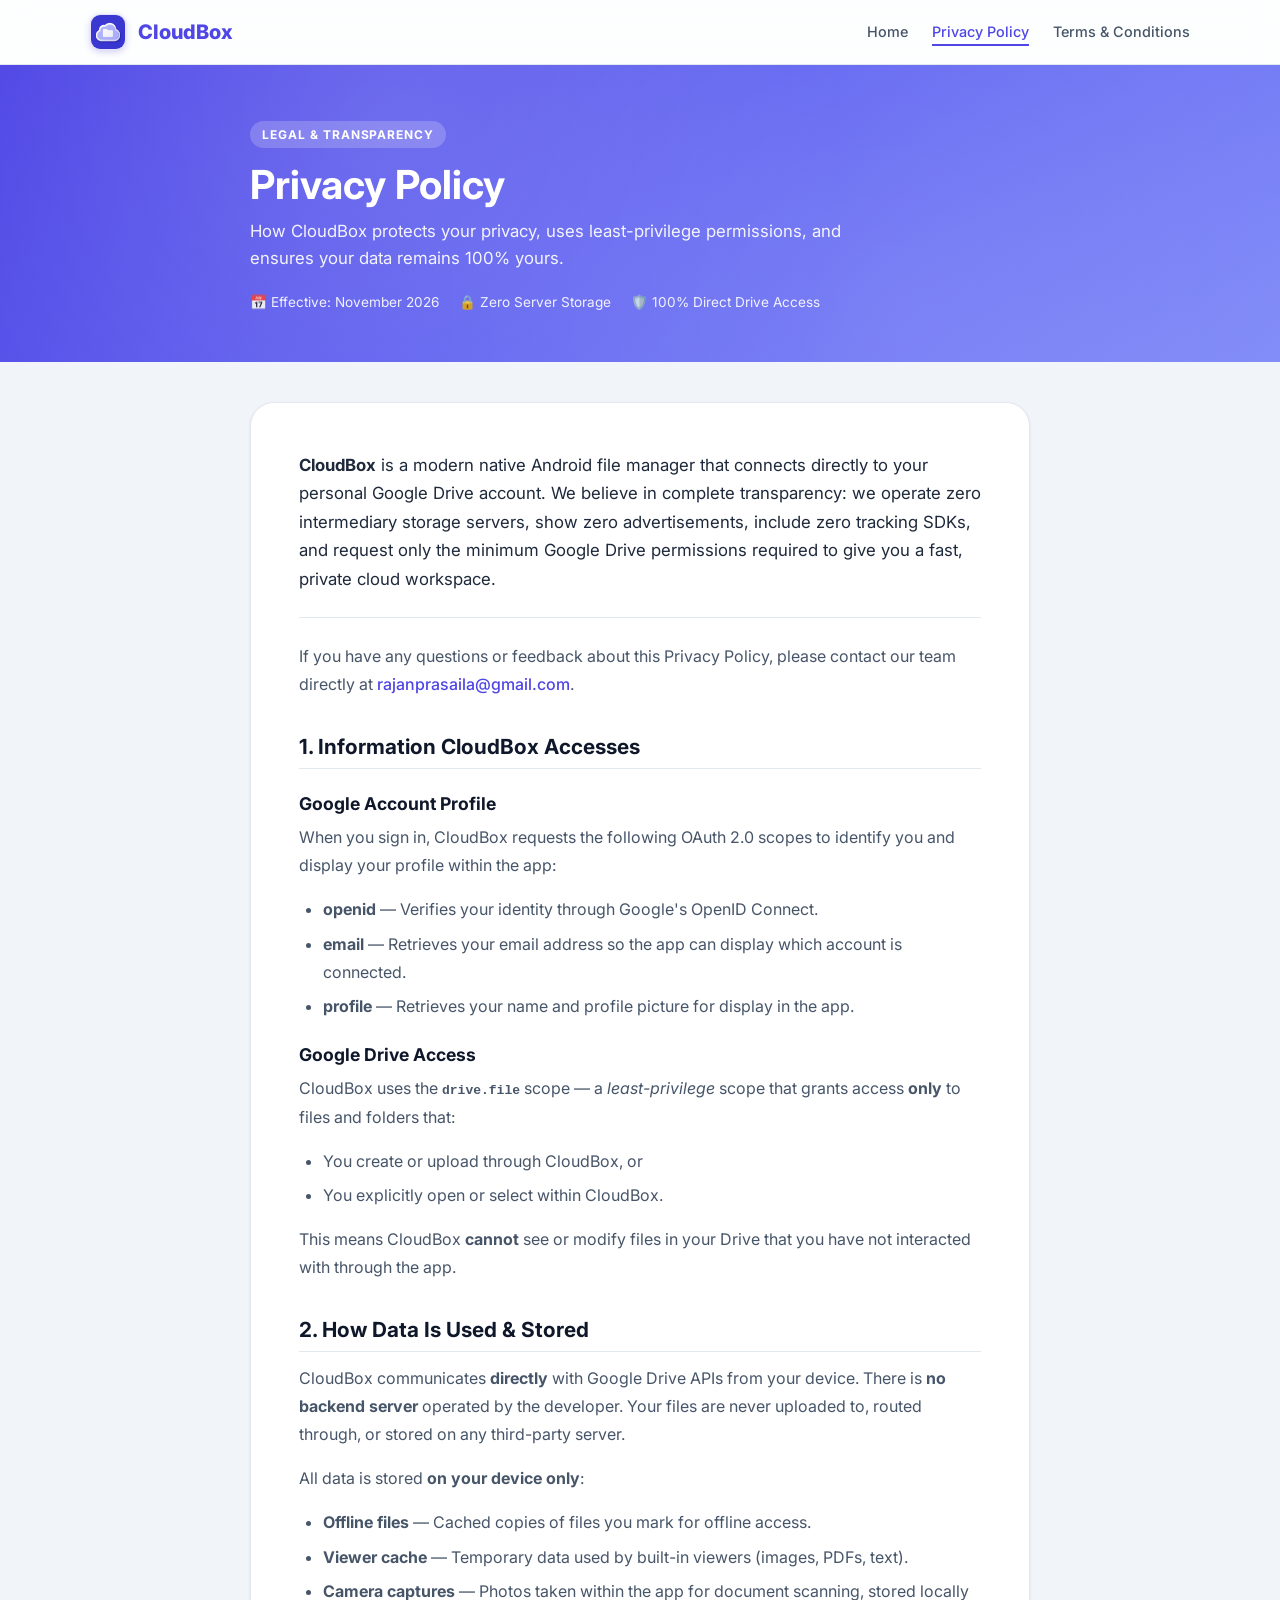
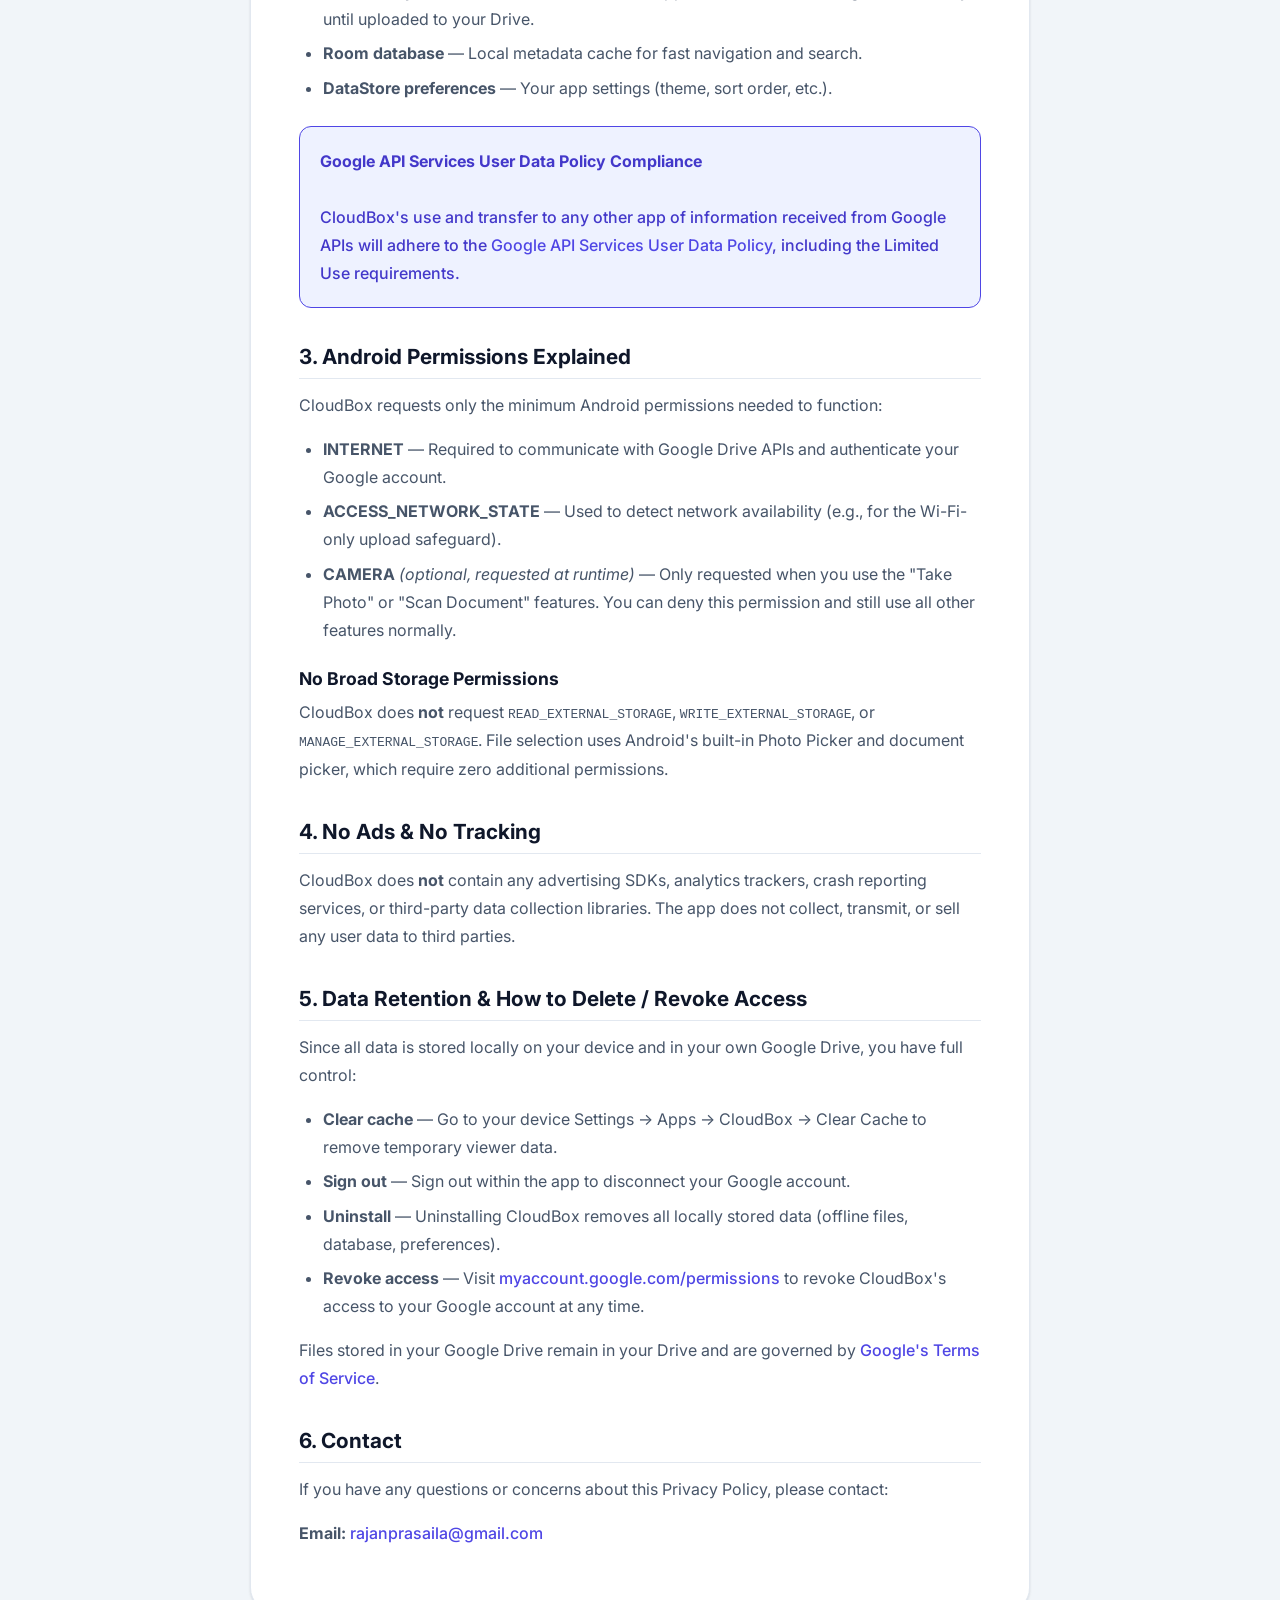
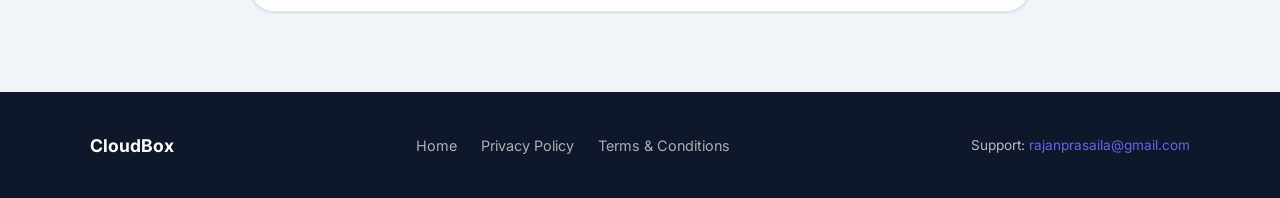
==== website/privacy.html @ ff8894ba "first commit" ====
<!DOCTYPE html>
<html lang="en">

<head>
  <meta charset="UTF-8">
  <meta name="viewport" content="width=device-width, initial-scale=1.0">
  <title>Privacy Policy — CloudBox</title>
  <meta name="description" content="Privacy Policy for CloudBox, a native Android file manager for Google Drive.">
  <link rel="preconnect" href="https://fonts.googleapis.com">
  <link rel="preconnect" href="https://fonts.gstatic.com" crossorigin>
  <link href="https://fonts.googleapis.com/css2?family=Inter:wght@400;500;600;700;800&display=swap" rel="stylesheet">
  <link rel="stylesheet" href="./styles.css">
</head>

<body>

  <!-- ===== Navbar ===== -->
  <nav class="navbar" role="navigation" aria-label="Main navigation">
    <div class="container">
      <a href="./index.html" class="navbar-brand">
        <img src="./assets/cloudbox_icon.jpg" alt="CloudBox Logo" class="brand-logo-img">
        <span>CloudBox</span>
      </a>
      <button class="nav-toggle" aria-label="Toggle menu"
        onclick="document.querySelector('.nav-links').classList.toggle('open')">
        <span></span><span></span><span></span>
      </button>
      <ul class="nav-links">
        <li><a href="./index.html">Home</a></li>
        <li><a href="./privacy.html" class="active">Privacy Policy</a></li>
        <li><a href="./terms.html">Terms &amp; Conditions</a></li>
      </ul>
    </div>
  </nav>

  <!-- ===== Subpage Header ===== -->
  <header class="page-header">
    <div class="container">
      <span class="badge">Legal &amp; Transparency</span>
      <h1>Privacy Policy</h1>
      <p class="subtitle">How CloudBox protects your privacy, uses least-privilege permissions, and ensures your data
        remains 100% yours.</p>
      <div class="meta-row">
        <span>📅 Effective: November 2026</span>
        <span>🔒 Zero Server Storage</span>
        <span>🛡️ 100% Direct Drive Access</span>
      </div>
    </div>
  </header>

  <!-- ===== Privacy Policy Content ===== -->
  <section class="legal-page">
    <div class="container">
      <div class="legal-content">

        <p class="lead-intro"><strong>CloudBox</strong> is a modern native Android file manager that connects directly
          to your personal Google Drive account. We believe in complete transparency: we operate zero intermediary
          storage servers, show zero advertisements, include zero tracking SDKs, and request only the minimum Google
          Drive permissions required to give you a fast, private cloud workspace.</p>

        <p>If you have any questions or feedback about this Privacy Policy, please contact our team directly at <a
            href="mailto:rajanprasaila@gmail.com">rajanprasaila@gmail.com</a>.</p>

        <!-- Section 1 -->
        <h2>1. Information CloudBox Accesses</h2>

        <h3>Google Account Profile</h3>
        <p>When you sign in, CloudBox requests the following OAuth 2.0 scopes to identify you and display your profile
          within the app:</p>
        <ul>
          <li><strong>openid</strong> — Verifies your identity through Google's OpenID Connect.</li>
          <li><strong>email</strong> — Retrieves your email address so the app can display which account is connected.
          </li>
          <li><strong>profile</strong> — Retrieves your name and profile picture for display in the app.</li>
        </ul>

        <h3>Google Drive Access</h3>
        <p>CloudBox uses the <strong><code>drive.file</code></strong> scope — a <em>least-privilege</em> scope that
          grants access <strong>only</strong> to files and folders that:</p>
        <ul>
          <li>You create or upload through CloudBox, or</li>
          <li>You explicitly open or select within CloudBox.</li>
        </ul>
        <p>This means CloudBox <strong>cannot</strong> see or modify files in your Drive that you have not interacted
          with through the app.</p>

        <!-- Section 2 -->
        <h2>2. How Data Is Used &amp; Stored</h2>

        <p>CloudBox communicates <strong>directly</strong> with Google Drive APIs from your device. There is <strong>no
            backend server</strong> operated by the developer. Your files are never uploaded to, routed through, or
          stored on any third-party server.</p>

        <p>All data is stored <strong>on your device only</strong>:</p>
        <ul>
          <li><strong>Offline files</strong> — Cached copies of files you mark for offline access.</li>
          <li><strong>Viewer cache</strong> — Temporary data used by built-in viewers (images, PDFs, text).</li>
          <li><strong>Camera captures</strong> — Photos taken within the app for document scanning, stored locally until
            uploaded to your Drive.</li>
          <li><strong>Room database</strong> — Local metadata cache for fast navigation and search.</li>
          <li><strong>DataStore preferences</strong> — Your app settings (theme, sort order, etc.).</li>
        </ul>

        <!-- Google API Policy -->
        <div class="policy-highlight">
          <strong>Google API Services User Data Policy Compliance</strong><br><br>
          CloudBox's use and transfer to any other app of information received from Google APIs will adhere to the <a
            href="https://developers.google.com/terms/api-services-user-data-policy" target="_blank"
            rel="noopener noreferrer">Google API Services User Data Policy</a>, including the Limited Use requirements.
        </div>

        <!-- Section 3 -->
        <h2>3. Android Permissions Explained</h2>

        <p>CloudBox requests only the minimum Android permissions needed to function:</p>
        <ul>
          <li><strong>INTERNET</strong> — Required to communicate with Google Drive APIs and authenticate your Google
            account.</li>
          <li><strong>ACCESS_NETWORK_STATE</strong> — Used to detect network availability (e.g., for the Wi-Fi-only
            upload safeguard).</li>
          <li><strong>CAMERA</strong> <em>(optional, requested at runtime)</em> — Only requested when you use the "Take
            Photo" or "Scan Document" features. You can deny this permission and still use all other features normally.
          </li>
        </ul>

        <h3>No Broad Storage Permissions</h3>
        <p>CloudBox does <strong>not</strong> request <code>READ_EXTERNAL_STORAGE</code>,
          <code>WRITE_EXTERNAL_STORAGE</code>, or <code>MANAGE_EXTERNAL_STORAGE</code>. File selection uses Android's
          built-in Photo Picker and document picker, which require zero additional permissions.</p>

        <!-- Section 4 -->
        <h2>4. No Ads &amp; No Tracking</h2>

        <p>CloudBox does <strong>not</strong> contain any advertising SDKs, analytics trackers, crash reporting
          services, or third-party data collection libraries. The app does not collect, transmit, or sell any user data
          to third parties.</p>

        <!-- Section 5 -->
        <h2>5. Data Retention &amp; How to Delete / Revoke Access</h2>

        <p>Since all data is stored locally on your device and in your own Google Drive, you have full control:</p>
        <ul>
          <li><strong>Clear cache</strong> — Go to your device Settings → Apps → CloudBox → Clear Cache to remove
            temporary viewer data.</li>
          <li><strong>Sign out</strong> — Sign out within the app to disconnect your Google account.</li>
          <li><strong>Uninstall</strong> — Uninstalling CloudBox removes all locally stored data (offline files,
            database, preferences).</li>
          <li><strong>Revoke access</strong> — Visit <a href="https://myaccount.google.com/permissions" target="_blank"
              rel="noopener noreferrer">myaccount.google.com/permissions</a> to revoke CloudBox's access to your Google
            account at any time.</li>
        </ul>

        <p>Files stored in your Google Drive remain in your Drive and are governed by <a
            href="https://policies.google.com/terms" target="_blank" rel="noopener noreferrer">Google's Terms of
            Service</a>.</p>

        <!-- Contact -->
        <h2>6. Contact</h2>
        <p>If you have any questions or concerns about this Privacy Policy, please contact:</p>
        <p><strong>Email:</strong> <a href="mailto:rajanprasaila@gmail.com">rajanprasaila@gmail.com</a></p>

      </div>
    </div>
  </section>

  <!-- ===== Footer ===== -->
  <footer class="footer">
    <div class="container">
      <div class="footer-inner">
        <span class="footer-brand">CloudBox</span>
        <ul class="footer-links">
          <li><a href="./index.html">Home</a></li>
          <li><a href="./privacy.html">Privacy Policy</a></li>
          <li><a href="./terms.html">Terms &amp; Conditions</a></li>
        </ul>
        <span class="footer-contact">Support: <a
            href="mailto:rajanprasaila@gmail.com">rajanprasaila@gmail.com</a></span>
      </div>
    </div>
  </footer>

</body>

</html>
---- website/styles.css ----
/* ===== CloudBox Website — styles.css ===== */
/* Design tokens — Indigo primary / Slate neutrals / Material 3 feel */

:root {
  --primary: #4F46E5;
  --primary-light: #6366F1;
  --primary-dark: #4338CA;
  --primary-surface: #EEF2FF;
  --on-primary: #FFFFFF;
  --surface: #FFFFFF;
  --surface-variant: #F8FAFC;
  --background: #F1F5F9;
  --on-background: #0F172A;
  --on-surface: #1E293B;
  --on-surface-variant: #475569;
  --outline: #CBD5E1;
  --outline-variant: #E2E8F0;
  --error: #DC2626;
  --radius-sm: 8px;
  --radius-md: 12px;
  --radius-lg: 16px;
  --radius-xl: 24px;
  --shadow-sm: 0 1px 3px rgba(15,23,42,.08), 0 1px 2px rgba(15,23,42,.04);
  --shadow-md: 0 4px 6px rgba(15,23,42,.07), 0 2px 4px rgba(15,23,42,.04);
  --shadow-lg: 0 10px 25px rgba(15,23,42,.1), 0 4px 10px rgba(15,23,42,.04);
  --max-width: 1140px;
  --transition: .2s cubic-bezier(.4,0,.2,1);
}

/* ===== Reset & Base ===== */
*, *::before, *::after { box-sizing: border-box; margin: 0; padding: 0; }
html { scroll-behavior: smooth; -webkit-text-size-adjust: 100%; }
body {
  font-family: 'Inter', 'Segoe UI', system-ui, -apple-system, sans-serif;
  color: var(--on-surface);
  background: var(--background);
  line-height: 1.6;
  -webkit-font-smoothing: antialiased;
}
a { color: var(--primary); text-decoration: none; transition: color var(--transition); }
a:hover { color: var(--primary-dark); }
img { max-width: 100%; display: block; }

/* ===== Typography ===== */
h1, h2, h3, h4 { font-weight: 700; color: var(--on-background); line-height: 1.25; }
h1 { font-size: clamp(2rem, 5vw, 3rem); }
h2 { font-size: clamp(1.5rem, 3.5vw, 2rem); }
h3 { font-size: 1.25rem; }
p { color: var(--on-surface-variant); }

/* ===== Layout ===== */
.container { width: 100%; max-width: var(--max-width); margin: 0 auto; padding: 0 1.25rem; }
section { padding: 4rem 0; }

/* ===== Navigation ===== */
.navbar {
  position: sticky; top: 0; z-index: 100;
  background: rgba(255,255,255,.85);
  backdrop-filter: blur(12px); -webkit-backdrop-filter: blur(12px);
  border-bottom: 1px solid var(--outline-variant);
}
.navbar .container {
  display: flex; align-items: center; justify-content: space-between;
  height: 64px;
}
.navbar-brand {
  display: flex; align-items: center; gap: .75rem;
  font-size: 1.25rem; font-weight: 800; color: var(--primary);
}
.brand-logo-img {
  width: 36px; height: 36px;
  border-radius: 10px;
  object-fit: cover;
  box-shadow: 0 2px 6px rgba(79, 70, 229, 0.25);
  border: 1px solid rgba(79, 70, 229, 0.15);
}
.navbar-brand .brand-icon {
  width: 32px; height: 32px; border-radius: var(--radius-sm);
  background: var(--primary);
  display: flex; align-items: center; justify-content: center;
  color: #fff; font-size: .875rem; font-weight: 700;
}
.nav-links { display: flex; gap: 1.5rem; list-style: none; }
.nav-links a {
  font-size: .9rem; font-weight: 500; color: var(--on-surface-variant);
  padding: .25rem 0; position: relative;
}
.nav-links a::after {
  content: ''; position: absolute; bottom: -2px; left: 0;
  width: 0; height: 2px; background: var(--primary);
  transition: width var(--transition);
}
.nav-links a:hover, .nav-links a.active { color: var(--primary); }
.nav-links a:hover::after, .nav-links a.active::after { width: 100%; }

/* Mobile nav toggle */
.nav-toggle { display: none; background: none; border: none; cursor: pointer; padding: .5rem; }
.nav-toggle span {
  display: block; width: 22px; height: 2px; background: var(--on-surface);
  margin: 5px 0; transition: var(--transition);
}

@media (max-width: 768px) {
  .nav-toggle { display: block; }
  .nav-links {
    display: none; flex-direction: column; gap: 0;
    position: absolute; top: 64px; left: 0; right: 0;
    background: var(--surface); border-bottom: 1px solid var(--outline-variant);
    box-shadow: var(--shadow-md);
  }
  .nav-links.open { display: flex; }
  .nav-links li a { display: block; padding: .875rem 1.25rem; }
}

/* ===== Hero Section ===== */
.hero {
  background: linear-gradient(145deg, #3730A3 0%, #4338CA 25%, #4F46E5 60%, #6366F1 100%);
  color: #fff; text-align: center;
  padding: 4.5rem 0 4rem;
  position: relative; overflow: hidden;
}
.hero::before {
  content: ''; position: absolute; inset: 0;
  background: radial-gradient(circle at 25% 20%, rgba(255,255,255,.16) 0%, transparent 45%),
              radial-gradient(circle at 75% 75%, rgba(129,140,248,.25) 0%, transparent 55%);
  pointer-events: none;
}
.hero::after {
  content: ''; position: absolute; bottom: 0; left: 0; right: 0;
  height: 24px;
  background: linear-gradient(to top, rgba(241,245,249,0.3), transparent);
  pointer-events: none;
}
.hero .container {
  position: relative; z-index: 2;
  max-width: 860px;
}

.hero-icon-wrapper {
  margin: 0 auto 1.25rem;
  display: inline-block;
  position: relative;
}
.hero-app-icon {
  width: 92px; height: 92px;
  border-radius: 24px;
  object-fit: cover;
  box-shadow: 0 16px 36px rgba(15, 23, 42, 0.4), 0 0 0 4px rgba(255, 255, 255, 0.28);
  animation: heroFloat 3.5s ease-in-out infinite alternate;
}
@keyframes heroFloat {
  0% { transform: translateY(0); }
  100% { transform: translateY(-7px); }
}

.hero-pill {
  display: inline-flex; align-items: center; gap: .5rem;
  background: rgba(255, 255, 255, 0.16);
  border: 1px solid rgba(255, 255, 255, 0.3);
  backdrop-filter: blur(10px);
  padding: .35rem 1rem; border-radius: 100px;
  font-size: .8rem; font-weight: 600;
  letter-spacing: .02em; color: #fff;
  margin-bottom: 1.25rem;
}
.hero-pill .pill-dot {
  width: 8px; height: 8px; border-radius: 50%;
  background: #34D399;
  box-shadow: 0 0 8px #34D399;
}

.hero-title {
  font-size: clamp(2.5rem, 6vw, 3.75rem);
  font-weight: 800;
  letter-spacing: -0.025em;
  color: #fff;
  margin-bottom: .6rem;
  text-shadow: 0 2px 10px rgba(15, 23, 42, 0.25);
}
.hero-tagline {
  font-size: clamp(1.15rem, 2.5vw, 1.45rem);
  font-weight: 600;
  color: #E0E7FF;
  margin-bottom: .75rem;
}
.hero-description {
  font-size: 1rem;
  color: rgba(255, 255, 255, 0.88);
  max-width: 680px;
  margin: 0 auto 2rem;
  line-height: 1.65;
}

.hero-cta-group {
  display: flex; flex-wrap: wrap; gap: 1rem;
  justify-content: center; align-items: center;
  margin-bottom: .75rem;
}
.btn-hero-download {
  background: #FFFFFF !important;
  color: var(--primary-dark) !important;
  padding: .75rem 1.75rem !important;
  border-radius: 14px !important;
  display: inline-flex; align-items: center; gap: .85rem;
  box-shadow: 0 10px 25px rgba(15, 23, 42, 0.25), 0 2px 4px rgba(15, 23, 42, 0.1);
  transition: all var(--transition);
  text-align: left;
}
.btn-hero-download:hover {
  transform: translateY(-2px);
  box-shadow: 0 16px 36px rgba(15, 23, 42, 0.35);
  background: #EEF2FF !important;
}
.btn-hero-download .btn-icon {
  display: flex; align-items: center; justify-content: center;
  width: 40px; height: 40px;
  background: var(--primary-surface);
  color: var(--primary);
  border-radius: 10px;
}
.btn-copy { display: flex; flex-direction: column; }
.btn-main { font-size: 1.05rem; font-weight: 700; line-height: 1.2; color: #1E1B4B; }
.btn-sub { font-size: .75rem; font-weight: 500; color: #6B7280; margin-top: 3px; }

.btn-hero-secondary {
  border: 2px solid rgba(255, 255, 255, 0.45) !important;
  color: #fff !important;
  padding: .9rem 1.6rem !important;
  border-radius: 14px !important;
  font-weight: 600; font-size: .95rem;
  backdrop-filter: blur(8px);
}
.btn-hero-secondary:hover {
  background: rgba(255, 255, 255, 0.15) !important;
  border-color: #fff !important;
}

.hero-install-notice {
  font-size: .82rem;
  color: rgba(255, 255, 255, 0.85);
  margin-top: .75rem;
  margin-bottom: 2.25rem;
}
.hero-install-notice span { font-weight: 600; color: #FEF08A; }

.hero-highlights {
  display: flex; flex-wrap: wrap; gap: .75rem;
  justify-content: center;
  max-width: 820px; margin: 0 auto;
}
.highlight-chip {
  display: inline-flex; align-items: center; gap: .5rem;
  background: rgba(255, 255, 255, 0.14);
  border: 1px solid rgba(255, 255, 255, 0.24);
  padding: .45rem .95rem; border-radius: 100px;
  font-size: .82rem; font-weight: 500;
  color: #fff; backdrop-filter: blur(6px);
  transition: all var(--transition);
}
.highlight-chip:hover {
  background: rgba(255, 255, 255, 0.22);
  transform: translateY(-1px);
}

/* ===== Buttons ===== */
.btn {
  display: inline-flex; align-items: center; gap: .5rem;
  padding: .75rem 1.75rem;
  border-radius: 100px; font-weight: 600; font-size: .95rem;
  border: none; cursor: pointer;
  transition: all var(--transition);
  text-decoration: none;
}
.btn-primary {
  background: #fff; color: var(--primary);
  box-shadow: 0 2px 8px rgba(0,0,0,.15);
}
.btn-primary:hover {
  background: var(--primary-surface); color: var(--primary-dark);
  transform: translateY(-1px); box-shadow: var(--shadow-lg);
}
.btn-outline {
  background: transparent; color: #fff;
  border: 2px solid rgba(255,255,255,.5);
}
.btn-outline:hover {
  background: rgba(255,255,255,.12); border-color: #fff; color: #fff;
}

/* ===== Section Headings ===== */
.section-header { text-align: center; max-width: 680px; margin: 0 auto 3rem; }
.section-header p { margin-top: .5rem; font-size: 1.05rem; }
.section-label {
  display: inline-block; font-size: .75rem; font-weight: 700;
  letter-spacing: .08em; text-transform: uppercase;
  color: var(--primary); background: var(--primary-surface);
  padding: .25rem .75rem; border-radius: 100px; margin-bottom: .75rem;
}

/* ===== About Grid ===== */
.about-grid {
  display: grid;
  grid-template-columns: repeat(auto-fit, minmax(280px, 1fr));
  gap: 1.25rem;
}
.about-card {
  background: var(--surface); border-radius: var(--radius-lg);
  padding: 1.75rem; border: 1px solid var(--outline-variant);
  transition: all var(--transition);
}
.about-card:hover {
  border-color: var(--primary); box-shadow: var(--shadow-md);
  transform: translateY(-2px);
}
.about-card .card-icon {
  width: 44px; height: 44px; border-radius: var(--radius-md);
  background: var(--primary-surface); color: var(--primary);
  display: flex; align-items: center; justify-content: center;
  font-size: 1.25rem; margin-bottom: 1rem;
}
.about-card h3 { margin-bottom: .5rem; }

/* ===== How It Works / FAQ ===== */
.how-it-works {
  background: var(--surface);
  border-radius: var(--radius-xl);
  padding: 2.5rem;
  border: 1px solid var(--outline-variant);
  max-width: 800px; margin: 0 auto;
}
.how-it-works h3 { margin-bottom: 1rem; }
.how-it-works p { margin-bottom: .75rem; }
.highlight-box {
  background: var(--primary-surface);
  border-left: 4px solid var(--primary);
  border-radius: 0 var(--radius-sm) var(--radius-sm) 0;
  padding: 1rem 1.25rem; margin-top: 1rem;
  font-weight: 500; color: var(--primary-dark);
}

/* ===== Feature Cards ===== */
.features-grid {
  display: grid;
  grid-template-columns: repeat(auto-fit, minmax(340px, 1fr));
  gap: 1.5rem;
}
.feature-card {
  background: var(--surface); border-radius: var(--radius-lg);
  padding: 2rem; border: 1px solid var(--outline-variant);
  transition: all var(--transition);
}
.feature-card:hover {
  border-color: var(--primary-light); box-shadow: var(--shadow-lg);
  transform: translateY(-3px);
}
.feature-card .card-label {
  display: inline-block; font-size: .7rem; font-weight: 700;
  letter-spacing: .06em; text-transform: uppercase;
  color: var(--primary); margin-bottom: .75rem;
}
.feature-card h3 { margin-bottom: .75rem; }
.feature-list { list-style: none; margin-top: .75rem; }
.feature-list li {
  padding: .4rem 0 .4rem 1.5rem; position: relative;
  font-size: .9rem; color: var(--on-surface-variant);
}
.feature-list li::before {
  content: '✓'; position: absolute; left: 0;
  color: var(--primary); font-weight: 700;
}

/* ===== Trust Banner ===== */
.trust-banner {
  background: linear-gradient(135deg, var(--primary-dark), var(--primary));
  color: #fff; text-align: center;
  border-radius: var(--radius-xl);
  padding: 3rem 2rem; margin: 0 auto;
  max-width: var(--max-width);
}
.trust-banner h2 { color: #fff; margin-bottom: .5rem; }
.trust-banner p { color: rgba(255,255,255,.85); font-size: 1.1rem; }

/* ===== Footer ===== */
.footer {
  background: var(--on-background);
  color: rgba(255,255,255,.7);
  padding: 2.5rem 0;
}
.footer-inner {
  display: flex; flex-wrap: wrap; align-items: center;
  justify-content: space-between; gap: 1rem;
}
.footer-brand { font-weight: 700; color: #fff; font-size: 1.1rem; }
.footer-links { display: flex; gap: 1.5rem; list-style: none; flex-wrap: wrap; }
.footer-links a { color: rgba(255,255,255,.65); font-size: .9rem; }
.footer-links a:hover { color: #fff; }
.footer-contact { font-size: .85rem; }
.footer-contact a { color: var(--primary-light); }
.footer-contact a:hover { color: #fff; }

/* ===== Legal / Policy Pages & Subpage Header ===== */
.page-header {
  background: linear-gradient(135deg, var(--primary) 0%, var(--primary-light) 50%, #818CF8 100%);
  color: #fff;
  padding: 3.5rem 0 3rem;
  position: relative;
  overflow: hidden;
}
.page-header::before {
  content: ''; position: absolute; inset: 0;
  background: radial-gradient(circle at 30% 20%, rgba(255,255,255,.12) 0%, transparent 50%),
              radial-gradient(circle at 70% 80%, rgba(255,255,255,.08) 0%, transparent 50%);
}
.page-header .container { position: relative; z-index: 1; max-width: 820px; }
.page-header h1 { color: #fff; margin-bottom: .5rem; font-size: clamp(2rem, 4vw, 2.5rem); }
.page-header .subtitle { color: rgba(255,255,255,.92); font-size: 1.05rem; max-width: 650px; margin-bottom: 1.25rem; }
.page-header .badge {
  display: inline-block; font-size: .75rem; font-weight: 700;
  letter-spacing: .08em; text-transform: uppercase;
  color: #fff; background: rgba(255,255,255,.2);
  padding: .25rem .75rem; border-radius: 100px; margin-bottom: .75rem;
  backdrop-filter: blur(8px);
}
.page-header .meta-row {
  display: flex; flex-wrap: wrap; gap: 1.25rem;
  font-size: .85rem; color: rgba(255,255,255,.9);
}
.page-header .meta-row span {
  display: inline-flex; align-items: center; gap: .35rem;
}

.legal-page { background: var(--background); padding: 2.5rem 0 5rem; }
.legal-page .container { max-width: 820px; }
.legal-content {
  background: var(--surface); border-radius: var(--radius-xl);
  padding: 3rem; line-height: 1.75;
  border: 1px solid var(--outline-variant);
  box-shadow: var(--shadow-sm);
}
.legal-content .lead-intro {
  font-size: 1.05rem; color: var(--on-surface);
  line-height: 1.7; margin-bottom: 1.5rem;
  padding-bottom: 1.5rem;
  border-bottom: 1px solid var(--outline-variant);
}
.legal-content h2 {
  font-size: 1.3rem; margin-top: 2.25rem; margin-bottom: .75rem;
  padding-bottom: .5rem; border-bottom: 1px solid var(--outline-variant);
}
.legal-content h3 { font-size: 1.1rem; margin-top: 1.5rem; margin-bottom: .5rem; }
.legal-content p { margin-bottom: 1rem; }
.legal-content ul, .legal-content ol {
  margin: .75rem 0 1rem 1.5rem; color: var(--on-surface-variant);
}
.legal-content li { margin-bottom: .4rem; }
.legal-content .policy-highlight {
  background: var(--primary-surface);
  border: 1px solid var(--primary);
  border-radius: var(--radius-md);
  padding: 1.25rem; margin: 1.5rem 0;
  font-weight: 500; color: var(--primary-dark);
}
.legal-content a { font-weight: 500; }

/* ===== Responsive ===== */
@media (max-width: 600px) {
  section { padding: 3rem 0; }
  .hero { padding: 3.5rem 0 3rem; }
  .features-grid { grid-template-columns: 1fr; }
  .about-grid { grid-template-columns: 1fr; }
  .how-it-works { padding: 1.5rem; }
  .trust-banner { padding: 2rem 1.25rem; border-radius: var(--radius-lg); margin: 0 1rem; }
  .legal-content { padding: 1.5rem; }
  .footer-inner { flex-direction: column; text-align: center; }
}
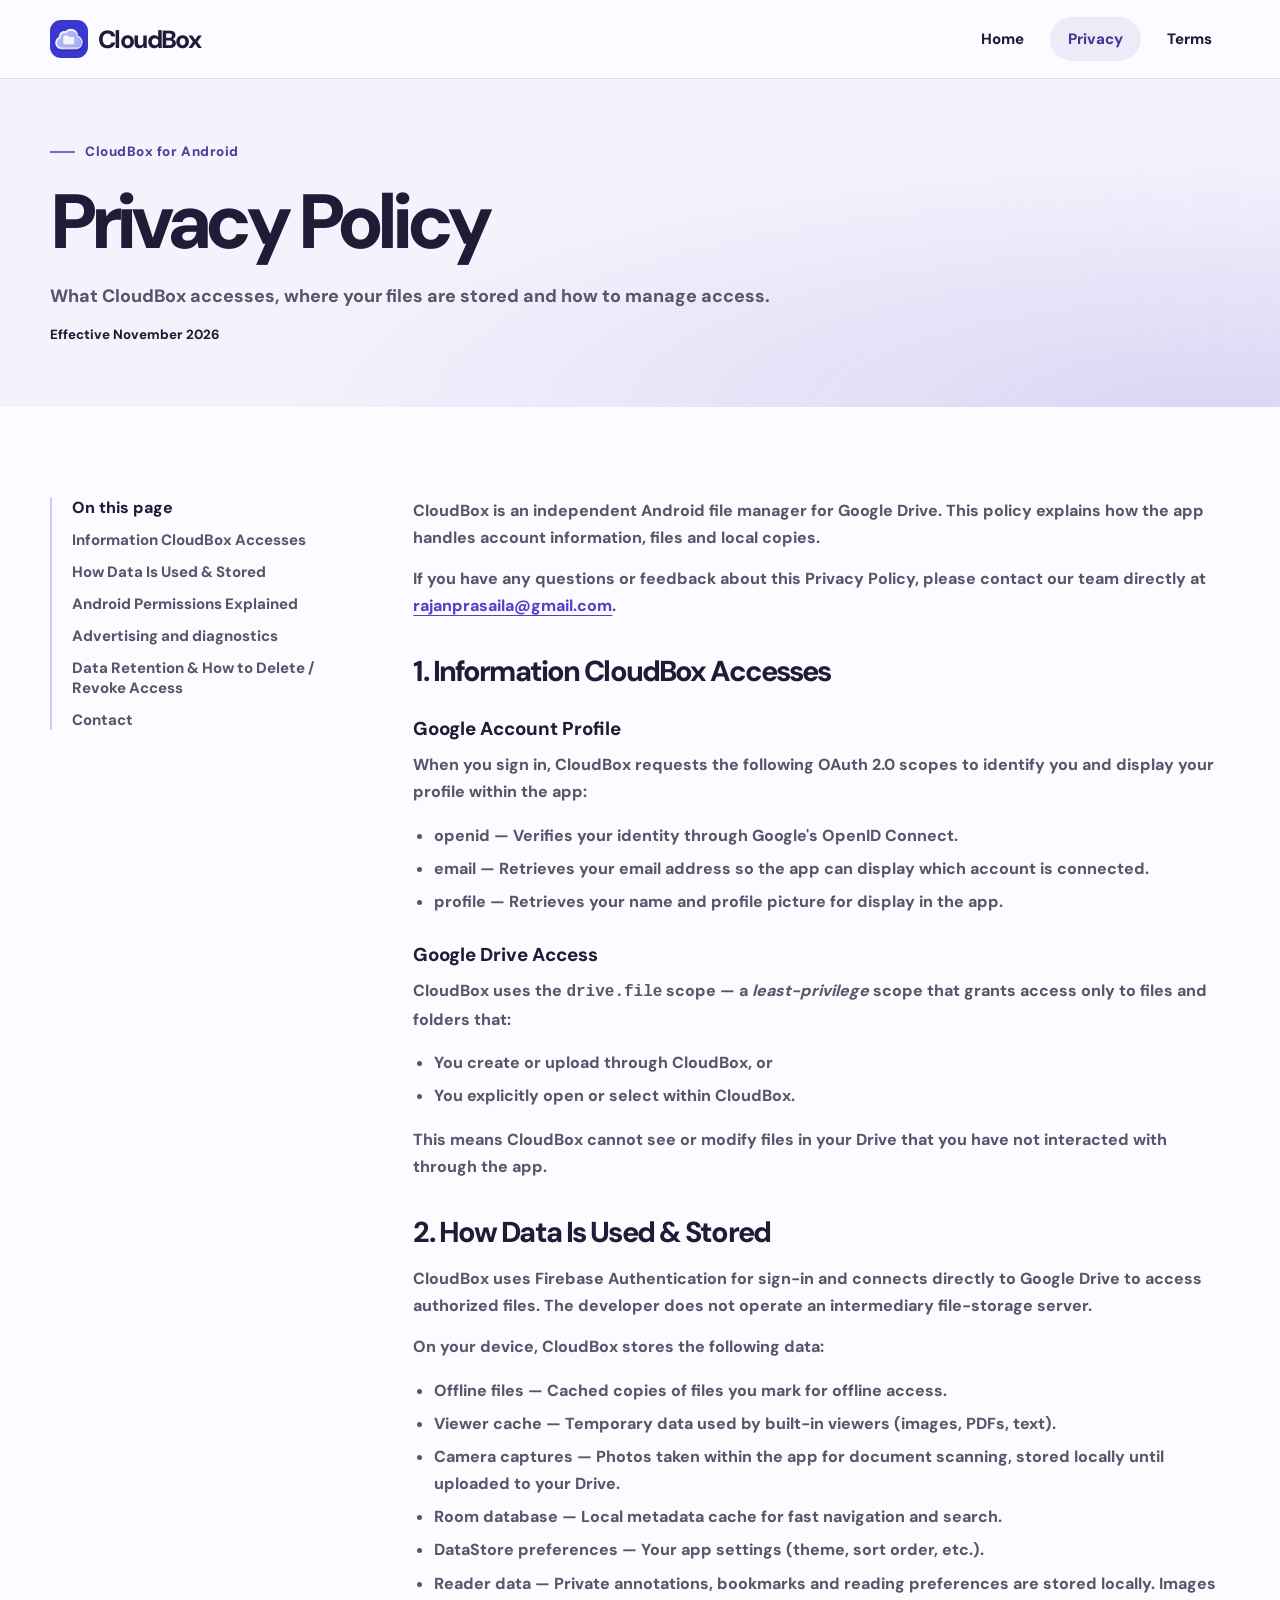
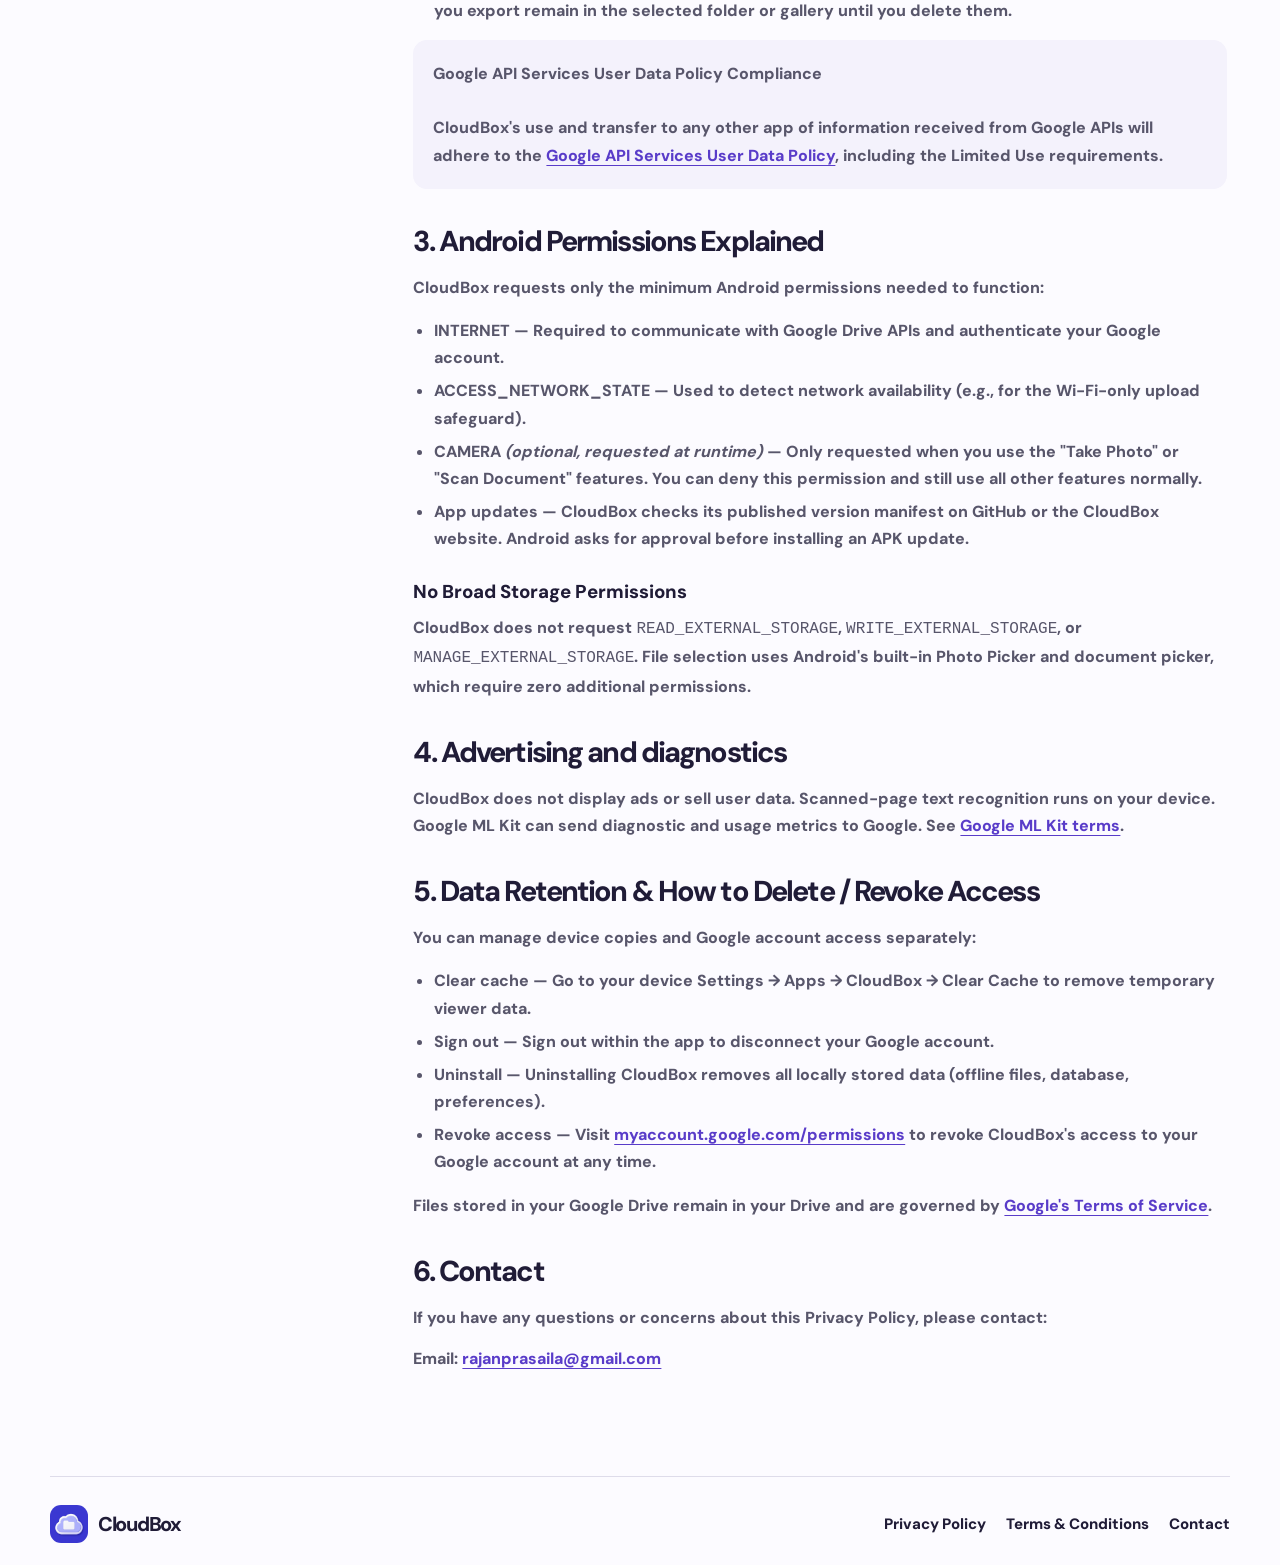
==== commit 2c40e67d: "Redesign CloudBox download and verification pages" ====
--- a/website/privacy.html
+++ b/website/privacy.html
@@ -1,184 +1,83 @@
-<!DOCTYPE html>
-<html lang="en">
-
-<head>
-  <meta charset="UTF-8">
-  <meta name="viewport" content="width=device-width, initial-scale=1.0">
-  <title>Privacy Policy — CloudBox</title>
-  <meta name="description" content="Privacy Policy for CloudBox, a native Android file manager for Google Drive.">
-  <link rel="preconnect" href="https://fonts.googleapis.com">
-  <link rel="preconnect" href="https://fonts.gstatic.com" crossorigin>
-  <link href="https://fonts.googleapis.com/css2?family=Inter:wght@400;500;600;700;800&display=swap" rel="stylesheet">
-  <link rel="stylesheet" href="./styles.css">
-</head>
-
-<body>
-
-  <!-- ===== Navbar ===== -->
-  <nav class="navbar" role="navigation" aria-label="Main navigation">
-    <div class="container">
-      <a href="./index.html" class="navbar-brand">
-        <img src="./assets/cloudbox_icon.jpg" alt="CloudBox Logo" class="brand-logo-img">
-        <span>CloudBox</span>
-      </a>
-      <button class="nav-toggle" aria-label="Toggle menu"
-        onclick="document.querySelector('.nav-links').classList.toggle('open')">
-        <span></span><span></span><span></span>
-      </button>
-      <ul class="nav-links">
-        <li><a href="./index.html">Home</a></li>
-        <li><a href="./privacy.html" class="active">Privacy Policy</a></li>
-        <li><a href="./terms.html">Terms &amp; Conditions</a></li>
-      </ul>
-    </div>
-  </nav>
-
-  <!-- ===== Subpage Header ===== -->
-  <header class="page-header">
-    <div class="container">
-      <span class="badge">Legal &amp; Transparency</span>
-      <h1>Privacy Policy</h1>
-      <p class="subtitle">How CloudBox protects your privacy, uses least-privilege permissions, and ensures your data
-        remains 100% yours.</p>
-      <div class="meta-row">
-        <span>📅 Effective: November 2026</span>
-        <span>🔒 Zero Server Storage</span>
-        <span>🛡️ 100% Direct Drive Access</span>
-      </div>
-    </div>
-  </header>
-
-  <!-- ===== Privacy Policy Content ===== -->
-  <section class="legal-page">
-    <div class="container">
-      <div class="legal-content">
-
-        <p class="lead-intro"><strong>CloudBox</strong> is a modern native Android file manager that connects directly
-          to your personal Google Drive account. We believe in complete transparency: we operate zero intermediary
-          storage servers, show zero advertisements, include zero tracking SDKs, and request only the minimum Google
-          Drive permissions required to give you a fast, private cloud workspace.</p>
-
-        <p>If you have any questions or feedback about this Privacy Policy, please contact our team directly at <a
-            href="mailto:rajanprasaila@gmail.com">rajanprasaila@gmail.com</a>.</p>
-
-        <!-- Section 1 -->
-        <h2>1. Information CloudBox Accesses</h2>
-
-        <h3>Google Account Profile</h3>
-        <p>When you sign in, CloudBox requests the following OAuth 2.0 scopes to identify you and display your profile
+<!doctype html>
+<html lang="en"><head><meta charset="utf-8"><meta name="viewport" content="width=device-width,initial-scale=1">
+<title>Privacy Policy — CloudBox</title><meta name="description" content="What CloudBox accesses, where your files are stored and how to manage access.">
+<link rel="icon" href="./assets/cloudbox_icon.jpg"><link rel="stylesheet" href="./styles.css"></head>
+<body><a class="skip" href="#main">Skip to content</a><header class="top"><div class="wrap mast"><a class="brand" href="./index.html"><img width="38" height="38" src="./assets/cloudbox_icon.jpg" alt="">CloudBox</a><nav aria-label="Main navigation"><a href="./index.html">Home</a><a href="./privacy.html" aria-current="page">Privacy</a><a href="./terms.html">Terms</a></nav></div></header>
+<main id="main"><div class="legalhead"><div class="wrap"><p class="eyebrow"><i></i> CloudBox for Android</p><h1>Privacy Policy</h1><p>What CloudBox accesses, where your files are stored and how to manage access.</p><small>Effective November 2026</small></div></div><div class="wrap reading"><aside><strong>On this page</strong><a href="#section-1">Information CloudBox Accesses</a><a href="#section-2">How Data Is Used &amp; Stored</a><a href="#section-3">Android Permissions Explained</a><a href="#section-4">Advertising and diagnostics</a><a href="#section-5">Data Retention &amp; How to Delete / Revoke Access</a><a href="#section-6">Contact</a></aside><article class="prose">
+<p class="lead-intro">CloudBox is an independent Android file manager for Google Drive. This policy explains how the app handles account information, files and local copies.</p>
+<p>If you have any questions or feedback about this Privacy Policy, please contact our team directly at <a href="mailto:rajanprasaila@gmail.com">rajanprasaila@gmail.com</a>.</p>
+<!-- Section 1 -->
+<h2 id="section-1">1. Information CloudBox Accesses</h2>
+<h3>Google Account Profile</h3>
+<p>When you sign in, CloudBox requests the following OAuth 2.0 scopes to identify you and display your profile
           within the app:</p>
-        <ul>
-          <li><strong>openid</strong> — Verifies your identity through Google's OpenID Connect.</li>
-          <li><strong>email</strong> — Retrieves your email address so the app can display which account is connected.
+<ul>
+<li><strong>openid</strong> — Verifies your identity through Google's OpenID Connect.</li>
+<li><strong>email</strong> — Retrieves your email address so the app can display which account is connected.
           </li>
-          <li><strong>profile</strong> — Retrieves your name and profile picture for display in the app.</li>
-        </ul>
-
-        <h3>Google Drive Access</h3>
-        <p>CloudBox uses the <strong><code>drive.file</code></strong> scope — a <em>least-privilege</em> scope that
+<li><strong>profile</strong> — Retrieves your name and profile picture for display in the app.</li>
+</ul>
+<h3>Google Drive Access</h3>
+<p>CloudBox uses the <strong><code>drive.file</code></strong> scope — a <em>least-privilege</em> scope that
           grants access <strong>only</strong> to files and folders that:</p>
-        <ul>
-          <li>You create or upload through CloudBox, or</li>
-          <li>You explicitly open or select within CloudBox.</li>
-        </ul>
-        <p>This means CloudBox <strong>cannot</strong> see or modify files in your Drive that you have not interacted
+<ul>
+<li>You create or upload through CloudBox, or</li>
+<li>You explicitly open or select within CloudBox.</li>
+</ul>
+<p>This means CloudBox <strong>cannot</strong> see or modify files in your Drive that you have not interacted
           with through the app.</p>
-
-        <!-- Section 2 -->
-        <h2>2. How Data Is Used &amp; Stored</h2>
-
-        <p>CloudBox communicates <strong>directly</strong> with Google Drive APIs from your device. There is <strong>no
-            backend server</strong> operated by the developer. Your files are never uploaded to, routed through, or
-          stored on any third-party server.</p>
-
-        <p>All data is stored <strong>on your device only</strong>:</p>
-        <ul>
-          <li><strong>Offline files</strong> — Cached copies of files you mark for offline access.</li>
-          <li><strong>Viewer cache</strong> — Temporary data used by built-in viewers (images, PDFs, text).</li>
-          <li><strong>Camera captures</strong> — Photos taken within the app for document scanning, stored locally until
+<!-- Section 2 -->
+<h2 id="section-2">2. How Data Is Used &amp; Stored</h2>
+<p>CloudBox uses Firebase Authentication for sign-in and connects directly to Google Drive to access authorized files. The developer does not operate an intermediary file-storage server.</p>
+<p>On your device, CloudBox stores the following data:</p>
+<ul>
+<li><strong>Offline files</strong> — Cached copies of files you mark for offline access.</li>
+<li><strong>Viewer cache</strong> — Temporary data used by built-in viewers (images, PDFs, text).</li>
+<li><strong>Camera captures</strong> — Photos taken within the app for document scanning, stored locally until
             uploaded to your Drive.</li>
-          <li><strong>Room database</strong> — Local metadata cache for fast navigation and search.</li>
-          <li><strong>DataStore preferences</strong> — Your app settings (theme, sort order, etc.).</li>
-        </ul>
-
-        <!-- Google API Policy -->
-        <div class="policy-highlight">
-          <strong>Google API Services User Data Policy Compliance</strong><br><br>
-          CloudBox's use and transfer to any other app of information received from Google APIs will adhere to the <a
-            href="https://developers.google.com/terms/api-services-user-data-policy" target="_blank"
-            rel="noopener noreferrer">Google API Services User Data Policy</a>, including the Limited Use requirements.
+<li><strong>Room database</strong> — Local metadata cache for fast navigation and search.</li>
+<li><strong>DataStore preferences</strong> — Your app settings (theme, sort order, etc.).</li><li><strong>Reader data</strong> — Private annotations, bookmarks and reading preferences are stored locally. Images you export remain in the selected folder or gallery until you delete them.</li>
+</ul>
+<!-- Google API Policy -->
+<div class="policy-highlight">
+<strong>Google API Services User Data Policy Compliance</strong><br/><br/>
+          CloudBox's use and transfer to any other app of information received from Google APIs will adhere to the <a href="https://developers.google.com/terms/api-services-user-data-policy" rel="noopener noreferrer" target="_blank">Google API Services User Data Policy</a>, including the Limited Use requirements.
         </div>
-
-        <!-- Section 3 -->
-        <h2>3. Android Permissions Explained</h2>
-
-        <p>CloudBox requests only the minimum Android permissions needed to function:</p>
-        <ul>
-          <li><strong>INTERNET</strong> — Required to communicate with Google Drive APIs and authenticate your Google
+<!-- Section 3 -->
+<h2 id="section-3">3. Android Permissions Explained</h2>
+<p>CloudBox requests only the minimum Android permissions needed to function:</p>
+<ul>
+<li><strong>INTERNET</strong> — Required to communicate with Google Drive APIs and authenticate your Google
             account.</li>
-          <li><strong>ACCESS_NETWORK_STATE</strong> — Used to detect network availability (e.g., for the Wi-Fi-only
+<li><strong>ACCESS_NETWORK_STATE</strong> — Used to detect network availability (e.g., for the Wi-Fi-only
             upload safeguard).</li>
-          <li><strong>CAMERA</strong> <em>(optional, requested at runtime)</em> — Only requested when you use the "Take
+<li><strong>CAMERA</strong> <em>(optional, requested at runtime)</em> — Only requested when you use the "Take
             Photo" or "Scan Document" features. You can deny this permission and still use all other features normally.
-          </li>
-        </ul>
-
-        <h3>No Broad Storage Permissions</h3>
-        <p>CloudBox does <strong>not</strong> request <code>READ_EXTERNAL_STORAGE</code>,
+          </li><li><strong>App updates</strong> — CloudBox checks its published version manifest on GitHub or the CloudBox website. Android asks for approval before installing an APK update.</li>
+</ul>
+<h3>No Broad Storage Permissions</h3>
+<p>CloudBox does <strong>not</strong> request <code>READ_EXTERNAL_STORAGE</code>,
           <code>WRITE_EXTERNAL_STORAGE</code>, or <code>MANAGE_EXTERNAL_STORAGE</code>. File selection uses Android's
           built-in Photo Picker and document picker, which require zero additional permissions.</p>
-
-        <!-- Section 4 -->
-        <h2>4. No Ads &amp; No Tracking</h2>
-
-        <p>CloudBox does <strong>not</strong> contain any advertising SDKs, analytics trackers, crash reporting
-          services, or third-party data collection libraries. The app does not collect, transmit, or sell any user data
-          to third parties.</p>
-
-        <!-- Section 5 -->
-        <h2>5. Data Retention &amp; How to Delete / Revoke Access</h2>
-
-        <p>Since all data is stored locally on your device and in your own Google Drive, you have full control:</p>
-        <ul>
-          <li><strong>Clear cache</strong> — Go to your device Settings → Apps → CloudBox → Clear Cache to remove
+<!-- Section 4 -->
+<h2 id="section-4">4. Advertising and diagnostics</h2>
+<p>CloudBox does not display ads or sell user data. Scanned-page text recognition runs on your device. Google ML Kit can send diagnostic and usage metrics to Google. See <a href="https://developers.google.com/ml-kit/terms">Google ML Kit terms</a>.</p>
+<!-- Section 5 -->
+<h2 id="section-5">5. Data Retention &amp; How to Delete / Revoke Access</h2>
+<p>You can manage device copies and Google account access separately:</p>
+<ul>
+<li><strong>Clear cache</strong> — Go to your device Settings → Apps → CloudBox → Clear Cache to remove
             temporary viewer data.</li>
-          <li><strong>Sign out</strong> — Sign out within the app to disconnect your Google account.</li>
-          <li><strong>Uninstall</strong> — Uninstalling CloudBox removes all locally stored data (offline files,
+<li><strong>Sign out</strong> — Sign out within the app to disconnect your Google account.</li>
+<li><strong>Uninstall</strong> — Uninstalling CloudBox removes all locally stored data (offline files,
             database, preferences).</li>
-          <li><strong>Revoke access</strong> — Visit <a href="https://myaccount.google.com/permissions" target="_blank"
-              rel="noopener noreferrer">myaccount.google.com/permissions</a> to revoke CloudBox's access to your Google
+<li><strong>Revoke access</strong> — Visit <a href="https://myaccount.google.com/permissions" rel="noopener noreferrer" target="_blank">myaccount.google.com/permissions</a> to revoke CloudBox's access to your Google
             account at any time.</li>
-        </ul>
-
-        <p>Files stored in your Google Drive remain in your Drive and are governed by <a
-            href="https://policies.google.com/terms" target="_blank" rel="noopener noreferrer">Google's Terms of
+</ul>
+<p>Files stored in your Google Drive remain in your Drive and are governed by <a href="https://policies.google.com/terms" rel="noopener noreferrer" target="_blank">Google's Terms of
             Service</a>.</p>
-
-        <!-- Contact -->
-        <h2>6. Contact</h2>
-        <p>If you have any questions or concerns about this Privacy Policy, please contact:</p>
-        <p><strong>Email:</strong> <a href="mailto:rajanprasaila@gmail.com">rajanprasaila@gmail.com</a></p>
-
-      </div>
-    </div>
-  </section>
-
-  <!-- ===== Footer ===== -->
-  <footer class="footer">
-    <div class="container">
-      <div class="footer-inner">
-        <span class="footer-brand">CloudBox</span>
-        <ul class="footer-links">
-          <li><a href="./index.html">Home</a></li>
-          <li><a href="./privacy.html">Privacy Policy</a></li>
-          <li><a href="./terms.html">Terms &amp; Conditions</a></li>
-        </ul>
-        <span class="footer-contact">Support: <a
-            href="mailto:rajanprasaila@gmail.com">rajanprasaila@gmail.com</a></span>
-      </div>
-    </div>
-  </footer>
-
-</body>
-
-</html>+<!-- Contact -->
+<h2 id="section-6">6. Contact</h2>
+<p>If you have any questions or concerns about this Privacy Policy, please contact:</p>
+<p><strong>Email:</strong> <a href="mailto:rajanprasaila@gmail.com">rajanprasaila@gmail.com</a></p>
+</article></div></main><footer><div class="wrap foot"><a class="brand" href="./index.html"><img width="38" height="38" src="./assets/cloudbox_icon.jpg" alt="">CloudBox</a><div><a href="./privacy.html">Privacy Policy</a><a href="./terms.html">Terms &amp; Conditions</a><a href="mailto:rajanprasaila@gmail.com">Contact</a></div></div></footer></body></html>
--- a/website/styles.css
+++ b/website/styles.css
@@ -1,475 +1,12 @@
-/* ===== CloudBox Website — styles.css ===== */
-/* Design tokens — Indigo primary / Slate neutrals / Material 3 feel */
-
-:root {
-  --primary: #4F46E5;
-  --primary-light: #6366F1;
-  --primary-dark: #4338CA;
-  --primary-surface: #EEF2FF;
-  --on-primary: #FFFFFF;
-  --surface: #FFFFFF;
-  --surface-variant: #F8FAFC;
-  --background: #F1F5F9;
-  --on-background: #0F172A;
-  --on-surface: #1E293B;
-  --on-surface-variant: #475569;
-  --outline: #CBD5E1;
-  --outline-variant: #E2E8F0;
-  --error: #DC2626;
-  --radius-sm: 8px;
-  --radius-md: 12px;
-  --radius-lg: 16px;
-  --radius-xl: 24px;
-  --shadow-sm: 0 1px 3px rgba(15,23,42,.08), 0 1px 2px rgba(15,23,42,.04);
-  --shadow-md: 0 4px 6px rgba(15,23,42,.07), 0 2px 4px rgba(15,23,42,.04);
-  --shadow-lg: 0 10px 25px rgba(15,23,42,.1), 0 4px 10px rgba(15,23,42,.04);
-  --max-width: 1140px;
-  --transition: .2s cubic-bezier(.4,0,.2,1);
-}
-
-/* ===== Reset & Base ===== */
-*, *::before, *::after { box-sizing: border-box; margin: 0; padding: 0; }
-html { scroll-behavior: smooth; -webkit-text-size-adjust: 100%; }
-body {
-  font-family: 'Inter', 'Segoe UI', system-ui, -apple-system, sans-serif;
-  color: var(--on-surface);
-  background: var(--background);
-  line-height: 1.6;
-  -webkit-font-smoothing: antialiased;
-}
-a { color: var(--primary); text-decoration: none; transition: color var(--transition); }
-a:hover { color: var(--primary-dark); }
-img { max-width: 100%; display: block; }
-
-/* ===== Typography ===== */
-h1, h2, h3, h4 { font-weight: 700; color: var(--on-background); line-height: 1.25; }
-h1 { font-size: clamp(2rem, 5vw, 3rem); }
-h2 { font-size: clamp(1.5rem, 3.5vw, 2rem); }
-h3 { font-size: 1.25rem; }
-p { color: var(--on-surface-variant); }
-
-/* ===== Layout ===== */
-.container { width: 100%; max-width: var(--max-width); margin: 0 auto; padding: 0 1.25rem; }
-section { padding: 4rem 0; }
-
-/* ===== Navigation ===== */
-.navbar {
-  position: sticky; top: 0; z-index: 100;
-  background: rgba(255,255,255,.85);
-  backdrop-filter: blur(12px); -webkit-backdrop-filter: blur(12px);
-  border-bottom: 1px solid var(--outline-variant);
-}
-.navbar .container {
-  display: flex; align-items: center; justify-content: space-between;
-  height: 64px;
-}
-.navbar-brand {
-  display: flex; align-items: center; gap: .75rem;
-  font-size: 1.25rem; font-weight: 800; color: var(--primary);
-}
-.brand-logo-img {
-  width: 36px; height: 36px;
-  border-radius: 10px;
-  object-fit: cover;
-  box-shadow: 0 2px 6px rgba(79, 70, 229, 0.25);
-  border: 1px solid rgba(79, 70, 229, 0.15);
-}
-.navbar-brand .brand-icon {
-  width: 32px; height: 32px; border-radius: var(--radius-sm);
-  background: var(--primary);
-  display: flex; align-items: center; justify-content: center;
-  color: #fff; font-size: .875rem; font-weight: 700;
-}
-.nav-links { display: flex; gap: 1.5rem; list-style: none; }
-.nav-links a {
-  font-size: .9rem; font-weight: 500; color: var(--on-surface-variant);
-  padding: .25rem 0; position: relative;
-}
-.nav-links a::after {
-  content: ''; position: absolute; bottom: -2px; left: 0;
-  width: 0; height: 2px; background: var(--primary);
-  transition: width var(--transition);
-}
-.nav-links a:hover, .nav-links a.active { color: var(--primary); }
-.nav-links a:hover::after, .nav-links a.active::after { width: 100%; }
-
-/* Mobile nav toggle */
-.nav-toggle { display: none; background: none; border: none; cursor: pointer; padding: .5rem; }
-.nav-toggle span {
-  display: block; width: 22px; height: 2px; background: var(--on-surface);
-  margin: 5px 0; transition: var(--transition);
-}
-
-@media (max-width: 768px) {
-  .nav-toggle { display: block; }
-  .nav-links {
-    display: none; flex-direction: column; gap: 0;
-    position: absolute; top: 64px; left: 0; right: 0;
-    background: var(--surface); border-bottom: 1px solid var(--outline-variant);
-    box-shadow: var(--shadow-md);
-  }
-  .nav-links.open { display: flex; }
-  .nav-links li a { display: block; padding: .875rem 1.25rem; }
-}
-
-/* ===== Hero Section ===== */
-.hero {
-  background: linear-gradient(145deg, #3730A3 0%, #4338CA 25%, #4F46E5 60%, #6366F1 100%);
-  color: #fff; text-align: center;
-  padding: 4.5rem 0 4rem;
-  position: relative; overflow: hidden;
-}
-.hero::before {
-  content: ''; position: absolute; inset: 0;
-  background: radial-gradient(circle at 25% 20%, rgba(255,255,255,.16) 0%, transparent 45%),
-              radial-gradient(circle at 75% 75%, rgba(129,140,248,.25) 0%, transparent 55%);
-  pointer-events: none;
-}
-.hero::after {
-  content: ''; position: absolute; bottom: 0; left: 0; right: 0;
-  height: 24px;
-  background: linear-gradient(to top, rgba(241,245,249,0.3), transparent);
-  pointer-events: none;
-}
-.hero .container {
-  position: relative; z-index: 2;
-  max-width: 860px;
-}
-
-.hero-icon-wrapper {
-  margin: 0 auto 1.25rem;
-  display: inline-block;
-  position: relative;
-}
-.hero-app-icon {
-  width: 92px; height: 92px;
-  border-radius: 24px;
-  object-fit: cover;
-  box-shadow: 0 16px 36px rgba(15, 23, 42, 0.4), 0 0 0 4px rgba(255, 255, 255, 0.28);
-  animation: heroFloat 3.5s ease-in-out infinite alternate;
-}
-@keyframes heroFloat {
-  0% { transform: translateY(0); }
-  100% { transform: translateY(-7px); }
-}
-
-.hero-pill {
-  display: inline-flex; align-items: center; gap: .5rem;
-  background: rgba(255, 255, 255, 0.16);
-  border: 1px solid rgba(255, 255, 255, 0.3);
-  backdrop-filter: blur(10px);
-  padding: .35rem 1rem; border-radius: 100px;
-  font-size: .8rem; font-weight: 600;
-  letter-spacing: .02em; color: #fff;
-  margin-bottom: 1.25rem;
-}
-.hero-pill .pill-dot {
-  width: 8px; height: 8px; border-radius: 50%;
-  background: #34D399;
-  box-shadow: 0 0 8px #34D399;
-}
-
-.hero-title {
-  font-size: clamp(2.5rem, 6vw, 3.75rem);
-  font-weight: 800;
-  letter-spacing: -0.025em;
-  color: #fff;
-  margin-bottom: .6rem;
-  text-shadow: 0 2px 10px rgba(15, 23, 42, 0.25);
-}
-.hero-tagline {
-  font-size: clamp(1.15rem, 2.5vw, 1.45rem);
-  font-weight: 600;
-  color: #E0E7FF;
-  margin-bottom: .75rem;
-}
-.hero-description {
-  font-size: 1rem;
-  color: rgba(255, 255, 255, 0.88);
-  max-width: 680px;
-  margin: 0 auto 2rem;
-  line-height: 1.65;
-}
-
-.hero-cta-group {
-  display: flex; flex-wrap: wrap; gap: 1rem;
-  justify-content: center; align-items: center;
-  margin-bottom: .75rem;
-}
-.btn-hero-download {
-  background: #FFFFFF !important;
-  color: var(--primary-dark) !important;
-  padding: .75rem 1.75rem !important;
-  border-radius: 14px !important;
-  display: inline-flex; align-items: center; gap: .85rem;
-  box-shadow: 0 10px 25px rgba(15, 23, 42, 0.25), 0 2px 4px rgba(15, 23, 42, 0.1);
-  transition: all var(--transition);
-  text-align: left;
-}
-.btn-hero-download:hover {
-  transform: translateY(-2px);
-  box-shadow: 0 16px 36px rgba(15, 23, 42, 0.35);
-  background: #EEF2FF !important;
-}
-.btn-hero-download .btn-icon {
-  display: flex; align-items: center; justify-content: center;
-  width: 40px; height: 40px;
-  background: var(--primary-surface);
-  color: var(--primary);
-  border-radius: 10px;
-}
-.btn-copy { display: flex; flex-direction: column; }
-.btn-main { font-size: 1.05rem; font-weight: 700; line-height: 1.2; color: #1E1B4B; }
-.btn-sub { font-size: .75rem; font-weight: 500; color: #6B7280; margin-top: 3px; }
-
-.btn-hero-secondary {
-  border: 2px solid rgba(255, 255, 255, 0.45) !important;
-  color: #fff !important;
-  padding: .9rem 1.6rem !important;
-  border-radius: 14px !important;
-  font-weight: 600; font-size: .95rem;
-  backdrop-filter: blur(8px);
-}
-.btn-hero-secondary:hover {
-  background: rgba(255, 255, 255, 0.15) !important;
-  border-color: #fff !important;
-}
-
-.hero-install-notice {
-  font-size: .82rem;
-  color: rgba(255, 255, 255, 0.85);
-  margin-top: .75rem;
-  margin-bottom: 2.25rem;
-}
-.hero-install-notice span { font-weight: 600; color: #FEF08A; }
-
-.hero-highlights {
-  display: flex; flex-wrap: wrap; gap: .75rem;
-  justify-content: center;
-  max-width: 820px; margin: 0 auto;
-}
-.highlight-chip {
-  display: inline-flex; align-items: center; gap: .5rem;
-  background: rgba(255, 255, 255, 0.14);
-  border: 1px solid rgba(255, 255, 255, 0.24);
-  padding: .45rem .95rem; border-radius: 100px;
-  font-size: .82rem; font-weight: 500;
-  color: #fff; backdrop-filter: blur(6px);
-  transition: all var(--transition);
-}
-.highlight-chip:hover {
-  background: rgba(255, 255, 255, 0.22);
-  transform: translateY(-1px);
-}
-
-/* ===== Buttons ===== */
-.btn {
-  display: inline-flex; align-items: center; gap: .5rem;
-  padding: .75rem 1.75rem;
-  border-radius: 100px; font-weight: 600; font-size: .95rem;
-  border: none; cursor: pointer;
-  transition: all var(--transition);
-  text-decoration: none;
-}
-.btn-primary {
-  background: #fff; color: var(--primary);
-  box-shadow: 0 2px 8px rgba(0,0,0,.15);
-}
-.btn-primary:hover {
-  background: var(--primary-surface); color: var(--primary-dark);
-  transform: translateY(-1px); box-shadow: var(--shadow-lg);
-}
-.btn-outline {
-  background: transparent; color: #fff;
-  border: 2px solid rgba(255,255,255,.5);
-}
-.btn-outline:hover {
-  background: rgba(255,255,255,.12); border-color: #fff; color: #fff;
-}
-
-/* ===== Section Headings ===== */
-.section-header { text-align: center; max-width: 680px; margin: 0 auto 3rem; }
-.section-header p { margin-top: .5rem; font-size: 1.05rem; }
-.section-label {
-  display: inline-block; font-size: .75rem; font-weight: 700;
-  letter-spacing: .08em; text-transform: uppercase;
-  color: var(--primary); background: var(--primary-surface);
-  padding: .25rem .75rem; border-radius: 100px; margin-bottom: .75rem;
-}
-
-/* ===== About Grid ===== */
-.about-grid {
-  display: grid;
-  grid-template-columns: repeat(auto-fit, minmax(280px, 1fr));
-  gap: 1.25rem;
-}
-.about-card {
-  background: var(--surface); border-radius: var(--radius-lg);
-  padding: 1.75rem; border: 1px solid var(--outline-variant);
-  transition: all var(--transition);
-}
-.about-card:hover {
-  border-color: var(--primary); box-shadow: var(--shadow-md);
-  transform: translateY(-2px);
-}
-.about-card .card-icon {
-  width: 44px; height: 44px; border-radius: var(--radius-md);
-  background: var(--primary-surface); color: var(--primary);
-  display: flex; align-items: center; justify-content: center;
-  font-size: 1.25rem; margin-bottom: 1rem;
-}
-.about-card h3 { margin-bottom: .5rem; }
-
-/* ===== How It Works / FAQ ===== */
-.how-it-works {
-  background: var(--surface);
-  border-radius: var(--radius-xl);
-  padding: 2.5rem;
-  border: 1px solid var(--outline-variant);
-  max-width: 800px; margin: 0 auto;
-}
-.how-it-works h3 { margin-bottom: 1rem; }
-.how-it-works p { margin-bottom: .75rem; }
-.highlight-box {
-  background: var(--primary-surface);
-  border-left: 4px solid var(--primary);
-  border-radius: 0 var(--radius-sm) var(--radius-sm) 0;
-  padding: 1rem 1.25rem; margin-top: 1rem;
-  font-weight: 500; color: var(--primary-dark);
-}
-
-/* ===== Feature Cards ===== */
-.features-grid {
-  display: grid;
-  grid-template-columns: repeat(auto-fit, minmax(340px, 1fr));
-  gap: 1.5rem;
-}
-.feature-card {
-  background: var(--surface); border-radius: var(--radius-lg);
-  padding: 2rem; border: 1px solid var(--outline-variant);
-  transition: all var(--transition);
-}
-.feature-card:hover {
-  border-color: var(--primary-light); box-shadow: var(--shadow-lg);
-  transform: translateY(-3px);
-}
-.feature-card .card-label {
-  display: inline-block; font-size: .7rem; font-weight: 700;
-  letter-spacing: .06em; text-transform: uppercase;
-  color: var(--primary); margin-bottom: .75rem;
-}
-.feature-card h3 { margin-bottom: .75rem; }
-.feature-list { list-style: none; margin-top: .75rem; }
-.feature-list li {
-  padding: .4rem 0 .4rem 1.5rem; position: relative;
-  font-size: .9rem; color: var(--on-surface-variant);
-}
-.feature-list li::before {
-  content: '✓'; position: absolute; left: 0;
-  color: var(--primary); font-weight: 700;
-}
-
-/* ===== Trust Banner ===== */
-.trust-banner {
-  background: linear-gradient(135deg, var(--primary-dark), var(--primary));
-  color: #fff; text-align: center;
-  border-radius: var(--radius-xl);
-  padding: 3rem 2rem; margin: 0 auto;
-  max-width: var(--max-width);
-}
-.trust-banner h2 { color: #fff; margin-bottom: .5rem; }
-.trust-banner p { color: rgba(255,255,255,.85); font-size: 1.1rem; }
-
-/* ===== Footer ===== */
-.footer {
-  background: var(--on-background);
-  color: rgba(255,255,255,.7);
-  padding: 2.5rem 0;
-}
-.footer-inner {
-  display: flex; flex-wrap: wrap; align-items: center;
-  justify-content: space-between; gap: 1rem;
-}
-.footer-brand { font-weight: 700; color: #fff; font-size: 1.1rem; }
-.footer-links { display: flex; gap: 1.5rem; list-style: none; flex-wrap: wrap; }
-.footer-links a { color: rgba(255,255,255,.65); font-size: .9rem; }
-.footer-links a:hover { color: #fff; }
-.footer-contact { font-size: .85rem; }
-.footer-contact a { color: var(--primary-light); }
-.footer-contact a:hover { color: #fff; }
-
-/* ===== Legal / Policy Pages & Subpage Header ===== */
-.page-header {
-  background: linear-gradient(135deg, var(--primary) 0%, var(--primary-light) 50%, #818CF8 100%);
-  color: #fff;
-  padding: 3.5rem 0 3rem;
-  position: relative;
-  overflow: hidden;
-}
-.page-header::before {
-  content: ''; position: absolute; inset: 0;
-  background: radial-gradient(circle at 30% 20%, rgba(255,255,255,.12) 0%, transparent 50%),
-              radial-gradient(circle at 70% 80%, rgba(255,255,255,.08) 0%, transparent 50%);
-}
-.page-header .container { position: relative; z-index: 1; max-width: 820px; }
-.page-header h1 { color: #fff; margin-bottom: .5rem; font-size: clamp(2rem, 4vw, 2.5rem); }
-.page-header .subtitle { color: rgba(255,255,255,.92); font-size: 1.05rem; max-width: 650px; margin-bottom: 1.25rem; }
-.page-header .badge {
-  display: inline-block; font-size: .75rem; font-weight: 700;
-  letter-spacing: .08em; text-transform: uppercase;
-  color: #fff; background: rgba(255,255,255,.2);
-  padding: .25rem .75rem; border-radius: 100px; margin-bottom: .75rem;
-  backdrop-filter: blur(8px);
-}
-.page-header .meta-row {
-  display: flex; flex-wrap: wrap; gap: 1.25rem;
-  font-size: .85rem; color: rgba(255,255,255,.9);
-}
-.page-header .meta-row span {
-  display: inline-flex; align-items: center; gap: .35rem;
-}
-
-.legal-page { background: var(--background); padding: 2.5rem 0 5rem; }
-.legal-page .container { max-width: 820px; }
-.legal-content {
-  background: var(--surface); border-radius: var(--radius-xl);
-  padding: 3rem; line-height: 1.75;
-  border: 1px solid var(--outline-variant);
-  box-shadow: var(--shadow-sm);
-}
-.legal-content .lead-intro {
-  font-size: 1.05rem; color: var(--on-surface);
-  line-height: 1.7; margin-bottom: 1.5rem;
-  padding-bottom: 1.5rem;
-  border-bottom: 1px solid var(--outline-variant);
-}
-.legal-content h2 {
-  font-size: 1.3rem; margin-top: 2.25rem; margin-bottom: .75rem;
-  padding-bottom: .5rem; border-bottom: 1px solid var(--outline-variant);
-}
-.legal-content h3 { font-size: 1.1rem; margin-top: 1.5rem; margin-bottom: .5rem; }
-.legal-content p { margin-bottom: 1rem; }
-.legal-content ul, .legal-content ol {
-  margin: .75rem 0 1rem 1.5rem; color: var(--on-surface-variant);
-}
-.legal-content li { margin-bottom: .4rem; }
-.legal-content .policy-highlight {
-  background: var(--primary-surface);
-  border: 1px solid var(--primary);
-  border-radius: var(--radius-md);
-  padding: 1.25rem; margin: 1.5rem 0;
-  font-weight: 500; color: var(--primary-dark);
-}
-.legal-content a { font-weight: 500; }
-
-/* ===== Responsive ===== */
-@media (max-width: 600px) {
-  section { padding: 3rem 0; }
-  .hero { padding: 3.5rem 0 3rem; }
-  .features-grid { grid-template-columns: 1fr; }
-  .about-grid { grid-template-columns: 1fr; }
-  .how-it-works { padding: 1.5rem; }
-  .trust-banner { padding: 2rem 1.25rem; border-radius: var(--radius-lg); margin: 0 1rem; }
-  .legal-content { padding: 1.5rem; }
-  .footer-inner { flex-direction: column; text-align: center; }
-}
+@font-face{font-family:DM Sans;src:url(assets/dm-sans.ttf);font-weight:400 800;font-display:swap}
+@font-face{font-family:Instrument Serif;src:url(assets/instrument-serif.ttf);font-style:italic;font-display:swap}
+:root{--ink:#201c37;--muted:#58566b;--purple:#593cc9;--line:#dedcea;--pale:#f4f2fc;font-family:"DM Sans",system-ui,sans-serif;color:var(--ink);background:#fcfbff;font-size:100%;scroll-behavior:smooth}
+*{box-sizing:border-box}body,figure,h1,h2,h3,p{margin:0}a{color:inherit;text-underline-offset:.22em}.wrap{width:min(1180px,calc(100% - 88px));margin-inline:auto}.skip{position:absolute;left:12px;top:-80px;z-index:20;background:white;padding:14px}.skip:focus{top:8px}:focus-visible{outline:3px solid #7352ec;outline-offset:4px}.top{border-bottom:1px solid var(--line);background:#fcfbff}.mast,.foot,.foot>div,nav,.brand,.download,.eyebrow{display:flex;align-items:center}.mast,.foot{justify-content:space-between}.mast{min-height:78px}.brand{gap:10px;text-decoration:none;font-weight:800;letter-spacing:-.065em;font-size:1.55rem}.brand img{border-radius:11px;object-fit:cover}.mast nav{gap:8px}nav a,.foot a{font-size:.94rem;text-decoration:none;font-weight:550}nav a{padding:12px 18px;border-radius:30px}nav a[aria-current=page]{background:#eeebf8;color:#4a3593}nav a:hover,.foot a:hover{color:var(--purple)}
+.hero{display:grid;grid-template-columns:1fr 1.12fr;align-items:center;gap:28px;padding-block:clamp(64px,7vw,110px)}.eyebrow{gap:10px;color:#523e96;font-weight:650;font-size:.84rem;letter-spacing:.04em}.eyebrow i{width:25px;height:2px;background:#8064d4}.intro h1,.legalhead h1{font-size:clamp(4.1rem,7.6vw,7.8rem);font-weight:550;line-height:.99;letter-spacing:-.083em;margin:24px 0}.intro em{color:#6244c5;font:italic 1.14em/.85 "Instrument Serif",Georgia,serif;letter-spacing:-.054em}.lede{max-width:450px;color:var(--muted);font-size:clamp(1rem,1.5vw,1.19rem);line-height:1.65}.download{width:fit-content;gap:12px;background:var(--ink);color:white;padding:16px 22px;text-decoration:none;border-radius:16px;font-weight:650;margin-top:28px;box-shadow:0 5px 0 #b8a9e8;transition:transform .2s,background .2s}.download:hover{background:#49368c;transform:translateY(-2px)}.down{font:700 1.45rem/1 system-ui;border-bottom:2px solid #cebcff;color:#cebcff}.release{margin-top:18px;color:var(--muted);font-size:.84rem}.release b{padding:0 4px}
+.art{position:relative;isolation:isolate;perspective:1000px}.art img{width:100%;height:auto;display:block;border-radius:15% 8% 16% 8%;transform:rotateY(-8deg) rotateZ(2deg);box-shadow:10px 12px 0 -3px #d5cfee,12px 27px 52px -22px #7060a985;animation:float 7s ease-in-out infinite alternate}@keyframes float{to{transform:translateY(-8px) rotateY(-3deg) rotateZ(.5deg)}}
+.features{background:#eeeaf7;padding-block:clamp(48px,6vw,90px)}h2{font-size:clamp(2.3rem,4.5vw,4rem);line-height:1.02;letter-spacing:-.065em;font-weight:550}.features h2,.guide h2{margin-top:18px}.cards{display:grid;grid-template-columns:repeat(3,1fr);gap:20px;margin-top:36px}.card{min-width:0;background:#fcfbff;border:1px solid #ddd9e8;border-radius:24px;padding:12px 12px 28px;transition:transform .24s}.card:hover{transform:translateY(-4px)}.card h3,.card p{margin-inline:14px}.card h3{font-size:1.48rem;letter-spacing:-.045em;margin-block:22px 8px}.card p,.faqs p,.prose{color:var(--muted);font-size:1rem;line-height:1.7}.scene{position:relative;display:grid;place-items:center;height:155px;overflow:hidden;border-radius:15px;background:radial-gradient(ellipse at 48% 90%,#c6badc,transparent 45%),#e8e0f4}.sheet{position:relative;transform:rotate(-13deg) skewY(-3deg);background:linear-gradient(130deg,#fff,#e9e6f7);width:88px;height:110px;border-radius:8px;box-shadow:4px 5px #b5a8cf,8px 11px 14px #917faa66;padding:14px}.sheet span{font-weight:800;color:#59448e}.sheet i{display:block;margin-top:8px;width:100%;height:5px;background:#b6a7d5}.sheet i:nth-of-type(2){background:#e0bd58;width:80%}.folder .scene{background:radial-gradient(ellipse at 50% 90%,#b0bfcf,transparent 45%),#dae6ed}.folderback,.folderfront{position:absolute;width:114px;height:73px;border-radius:9px;transform:rotate(-9deg);background:#586da4;box-shadow:4px 5px #697896}.folderback:before{content:"";position:absolute;top:-11px;width:45px;height:18px;border-radius:8px;background:#586da4}.folderfront{transform:translate(4px,11px) rotate(-9deg) skewX(-13deg);background:linear-gradient(130deg,#ccd7ff,#7d92c9)}.media .scene{background:radial-gradient(ellipse at 50% 85%,#c8adc2,transparent 48%),#f0e1ec}.platter{width:115px;aspect-ratio:1;border-radius:50%;transform:rotateX(24deg) rotateZ(-15deg);background:radial-gradient(circle,#635171 0 5%,#f2d2e5 6% 16%,transparent 17%),repeating-radial-gradient(circle,transparent 0 4px,#ffffff23 5px 6px),conic-gradient(#695885,#ead8ff,#78618c,#cab4c9,#695885);box-shadow:3px 6px #7a6982,6px 14px 15px #92799166}
+.guide,.reading{display:grid;grid-template-columns:.85fr 1.25fr;gap:64px;padding-block:clamp(52px,7vw,92px)}details{border-bottom:1px solid var(--line);padding:17px 0}summary{cursor:pointer;font-weight:650;font-size:1.08rem}details p{margin-top:12px}.foot{border-top:1px solid var(--line);padding-block:28px;gap:20px}.foot .brand{font-size:1.25rem}.foot>div{gap:20px;flex-wrap:wrap}.legalhead{background:radial-gradient(ellipse at 95% 100%,#dcd5f4,transparent 55%),var(--pale);padding-block:64px}.legalhead h1{font-size:clamp(3rem,6vw,5.5rem)}.legalhead p:not(.eyebrow){font-size:1.12rem;color:var(--muted)}.legalhead small{display:block;margin-top:18px}.reading{grid-template-columns:minmax(190px,.55fr) minmax(0,1.5fr);align-items:start}.reading aside{position:sticky;top:24px;border-left:2px solid #d3c9f2;padding-left:20px;display:grid;gap:12px}.reading aside a{font-size:.94rem;text-decoration:none;color:var(--muted)}.reading aside a:hover,.prose a,.faqs a{color:var(--purple);text-decoration:underline}.prose{max-width:74ch;overflow-wrap:anywhere}.prose h2{font-size:1.8rem;line-height:1.18;color:var(--ink);margin:36px 0 15px;scroll-margin-top:20px}.prose h3{color:var(--ink);margin:24px 0 6px}.prose p{margin:0 0 14px}.prose li{margin-block:6px}.prose ul{padding-left:1.3em}.policy-highlight{background:var(--pale);padding:20px;border-radius:14px}
+@media(max-width:780px){.wrap{width:calc(100% - 40px)}.hero{grid-template-columns:1fr;gap:38px;padding-block:42px}.intro h1{font-size:clamp(4rem,12vw,6.5rem)}.art{width:min(95%,520px);justify-self:center}.cards,.guide,.reading{grid-template-columns:1fr}.cards{gap:16px}.scene{height:140px}.reading,.guide{gap:30px}.reading aside{position:static}.foot{align-items:flex-start;flex-direction:column}.mast{min-height:68px}.mast nav{gap:0}nav a{padding:12px 10px}.legalhead{padding-block:40px}}
+@media(max-width:375px){.wrap{width:calc(100% - 28px)}nav a{padding-inline:7px}.brand{font-size:1.3rem;gap:5px}.brand img{width:32px;height:32px}}
+@media(prefers-reduced-motion:reduce){*,*::before,*::after{animation:none!important;transition:none!important;scroll-behavior:auto!important}}
+@media(max-width:375px){.mast nav a{font-size:.85rem;padding-inline:5px}.mast .brand{font-size:1.15rem}.mast .brand img{width:28px;height:28px}}
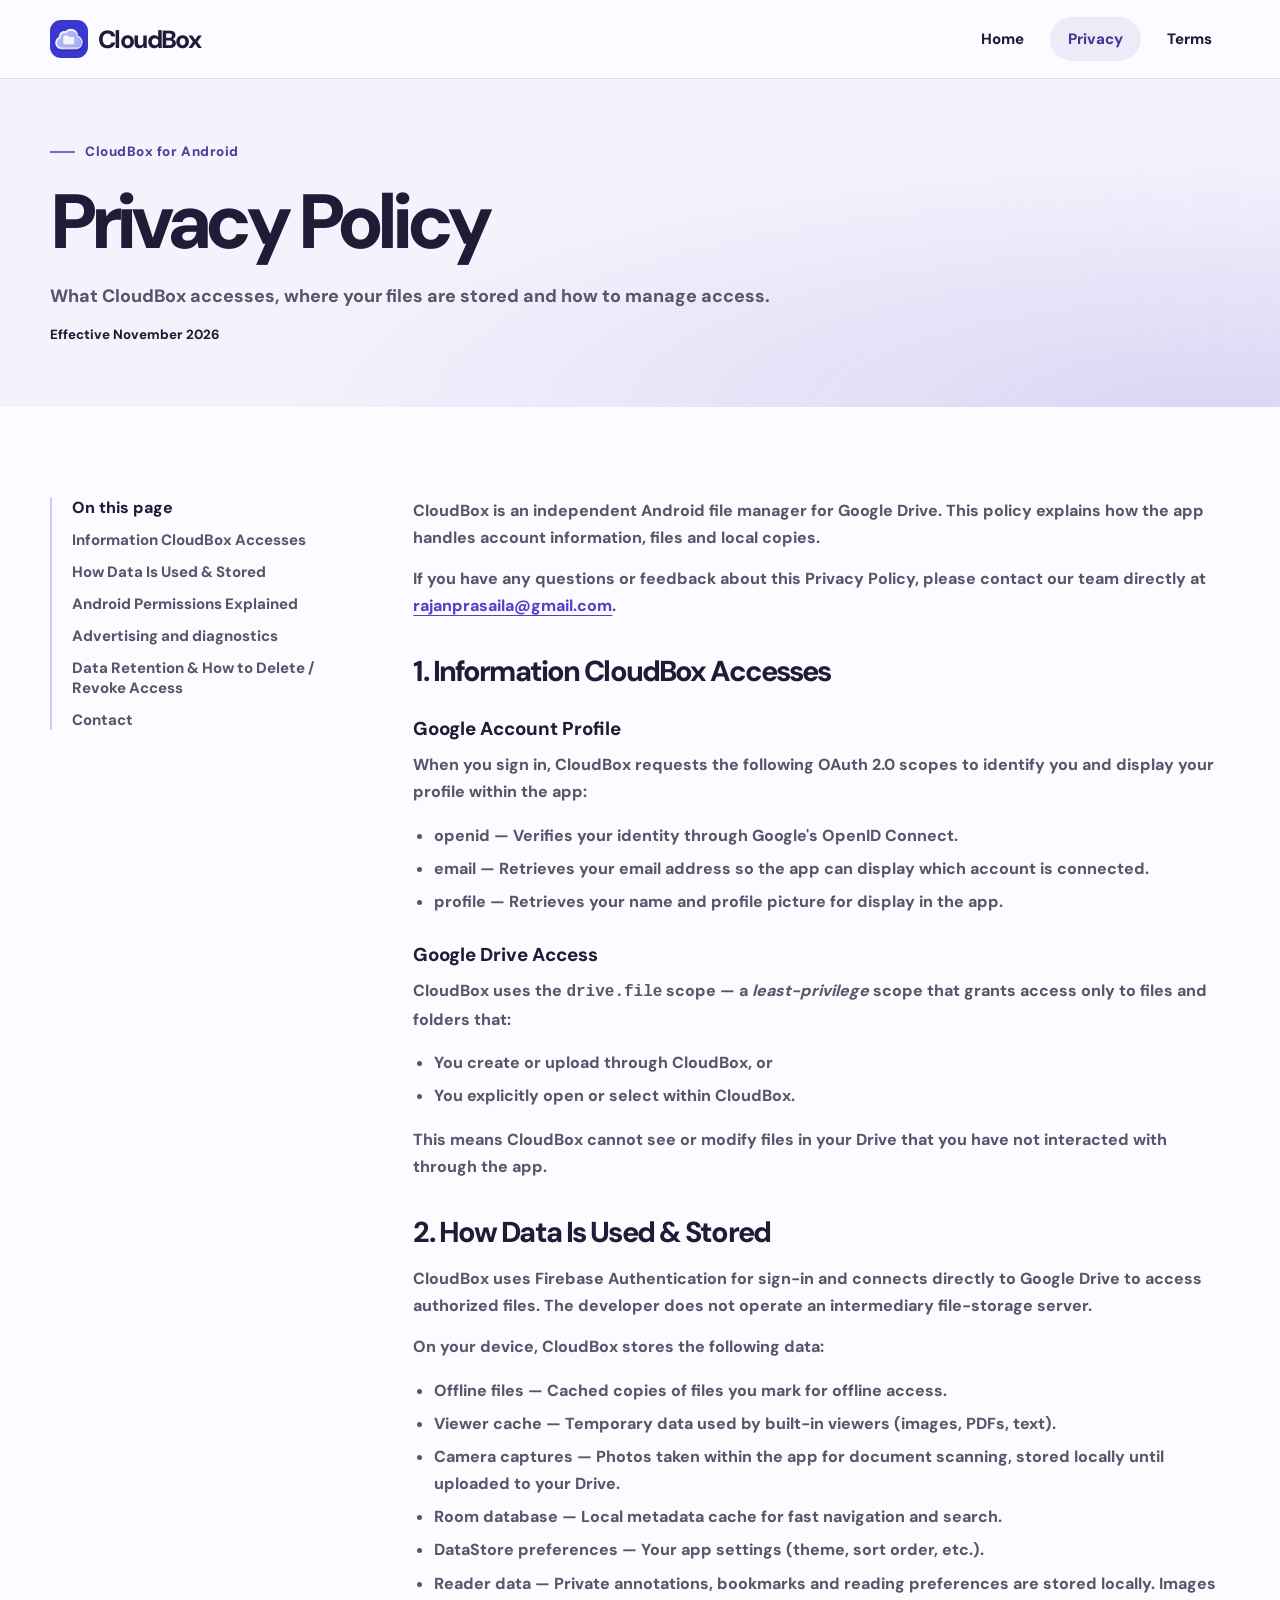
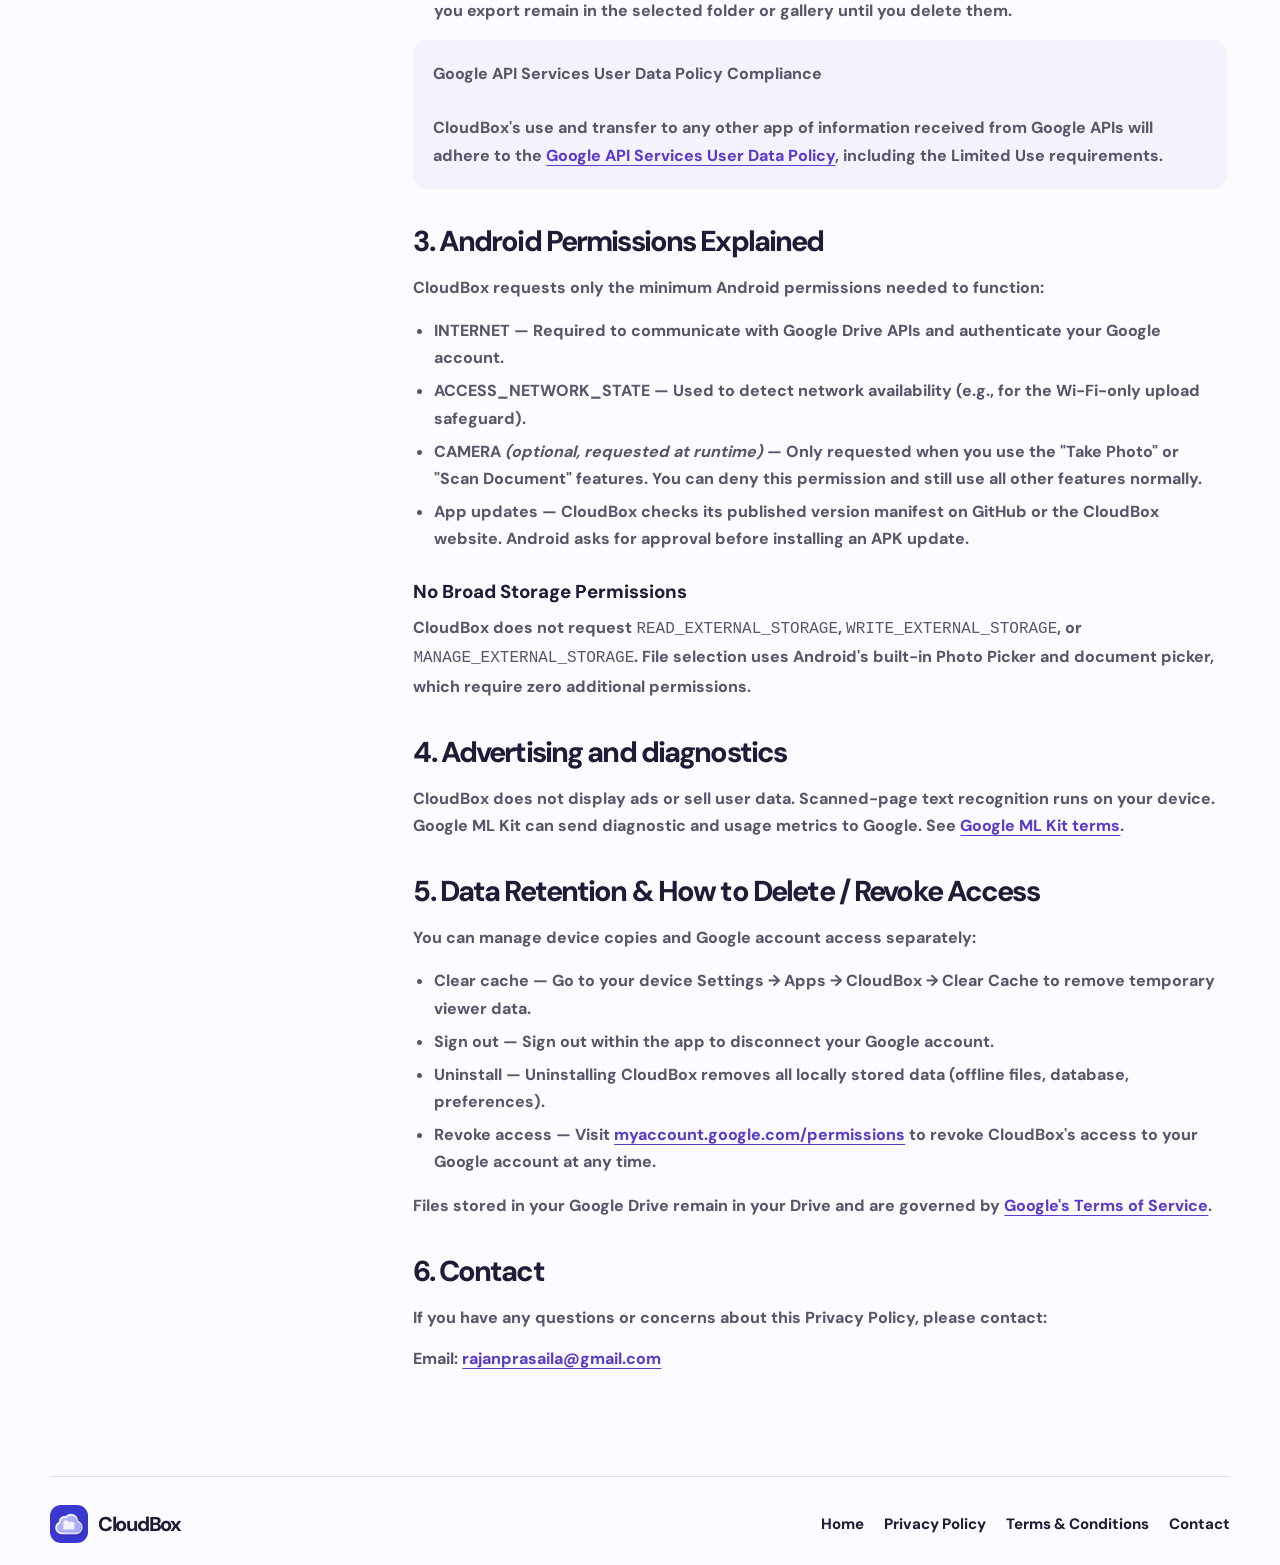
==== commit 11f0860e: "Keep mobile page navigation in the footer" ====
--- a/website/privacy.html
+++ b/website/privacy.html
@@ -80,4 +80,4 @@
 <h2 id="section-6">6. Contact</h2>
 <p>If you have any questions or concerns about this Privacy Policy, please contact:</p>
 <p><strong>Email:</strong> <a href="mailto:rajanprasaila@gmail.com">rajanprasaila@gmail.com</a></p>
-</article></div></main><footer><div class="wrap foot"><a class="brand" href="./index.html"><img width="38" height="38" src="./assets/cloudbox_icon.jpg" alt="">CloudBox</a><div><a href="./privacy.html">Privacy Policy</a><a href="./terms.html">Terms &amp; Conditions</a><a href="mailto:rajanprasaila@gmail.com">Contact</a></div></div></footer></body></html>+</article></div></main><footer><div class="wrap foot"><a class="brand" href="./index.html"><img width="38" height="38" src="./assets/cloudbox_icon.jpg" alt="">CloudBox</a><div><a href="./index.html">Home</a><a href="./privacy.html">Privacy Policy</a><a href="./terms.html">Terms &amp; Conditions</a><a href="mailto:rajanprasaila@gmail.com">Contact</a></div></div></footer></body></html>
--- a/website/styles.css
+++ b/website/styles.css
@@ -6,7 +6,37 @@
 .art{position:relative;isolation:isolate;perspective:1000px}.art img{width:100%;height:auto;display:block;border-radius:15% 8% 16% 8%;transform:rotateY(-8deg) rotateZ(2deg);box-shadow:10px 12px 0 -3px #d5cfee,12px 27px 52px -22px #7060a985;animation:float 7s ease-in-out infinite alternate}@keyframes float{to{transform:translateY(-8px) rotateY(-3deg) rotateZ(.5deg)}}
 .features{background:#eeeaf7;padding-block:clamp(48px,6vw,90px)}h2{font-size:clamp(2.3rem,4.5vw,4rem);line-height:1.02;letter-spacing:-.065em;font-weight:550}.features h2,.guide h2{margin-top:18px}.cards{display:grid;grid-template-columns:repeat(3,1fr);gap:20px;margin-top:36px}.card{min-width:0;background:#fcfbff;border:1px solid #ddd9e8;border-radius:24px;padding:12px 12px 28px;transition:transform .24s}.card:hover{transform:translateY(-4px)}.card h3,.card p{margin-inline:14px}.card h3{font-size:1.48rem;letter-spacing:-.045em;margin-block:22px 8px}.card p,.faqs p,.prose{color:var(--muted);font-size:1rem;line-height:1.7}.scene{position:relative;display:grid;place-items:center;height:155px;overflow:hidden;border-radius:15px;background:radial-gradient(ellipse at 48% 90%,#c6badc,transparent 45%),#e8e0f4}.sheet{position:relative;transform:rotate(-13deg) skewY(-3deg);background:linear-gradient(130deg,#fff,#e9e6f7);width:88px;height:110px;border-radius:8px;box-shadow:4px 5px #b5a8cf,8px 11px 14px #917faa66;padding:14px}.sheet span{font-weight:800;color:#59448e}.sheet i{display:block;margin-top:8px;width:100%;height:5px;background:#b6a7d5}.sheet i:nth-of-type(2){background:#e0bd58;width:80%}.folder .scene{background:radial-gradient(ellipse at 50% 90%,#b0bfcf,transparent 45%),#dae6ed}.folderback,.folderfront{position:absolute;width:114px;height:73px;border-radius:9px;transform:rotate(-9deg);background:#586da4;box-shadow:4px 5px #697896}.folderback:before{content:"";position:absolute;top:-11px;width:45px;height:18px;border-radius:8px;background:#586da4}.folderfront{transform:translate(4px,11px) rotate(-9deg) skewX(-13deg);background:linear-gradient(130deg,#ccd7ff,#7d92c9)}.media .scene{background:radial-gradient(ellipse at 50% 85%,#c8adc2,transparent 48%),#f0e1ec}.platter{width:115px;aspect-ratio:1;border-radius:50%;transform:rotateX(24deg) rotateZ(-15deg);background:radial-gradient(circle,#635171 0 5%,#f2d2e5 6% 16%,transparent 17%),repeating-radial-gradient(circle,transparent 0 4px,#ffffff23 5px 6px),conic-gradient(#695885,#ead8ff,#78618c,#cab4c9,#695885);box-shadow:3px 6px #7a6982,6px 14px 15px #92799166}
 .guide,.reading{display:grid;grid-template-columns:.85fr 1.25fr;gap:64px;padding-block:clamp(52px,7vw,92px)}details{border-bottom:1px solid var(--line);padding:17px 0}summary{cursor:pointer;font-weight:650;font-size:1.08rem}details p{margin-top:12px}.foot{border-top:1px solid var(--line);padding-block:28px;gap:20px}.foot .brand{font-size:1.25rem}.foot>div{gap:20px;flex-wrap:wrap}.legalhead{background:radial-gradient(ellipse at 95% 100%,#dcd5f4,transparent 55%),var(--pale);padding-block:64px}.legalhead h1{font-size:clamp(3rem,6vw,5.5rem)}.legalhead p:not(.eyebrow){font-size:1.12rem;color:var(--muted)}.legalhead small{display:block;margin-top:18px}.reading{grid-template-columns:minmax(190px,.55fr) minmax(0,1.5fr);align-items:start}.reading aside{position:sticky;top:24px;border-left:2px solid #d3c9f2;padding-left:20px;display:grid;gap:12px}.reading aside a{font-size:.94rem;text-decoration:none;color:var(--muted)}.reading aside a:hover,.prose a,.faqs a{color:var(--purple);text-decoration:underline}.prose{max-width:74ch;overflow-wrap:anywhere}.prose h2{font-size:1.8rem;line-height:1.18;color:var(--ink);margin:36px 0 15px;scroll-margin-top:20px}.prose h3{color:var(--ink);margin:24px 0 6px}.prose p{margin:0 0 14px}.prose li{margin-block:6px}.prose ul{padding-left:1.3em}.policy-highlight{background:var(--pale);padding:20px;border-radius:14px}
-@media(max-width:780px){.wrap{width:calc(100% - 40px)}.hero{grid-template-columns:1fr;gap:38px;padding-block:42px}.intro h1{font-size:clamp(4rem,12vw,6.5rem)}.art{width:min(95%,520px);justify-self:center}.cards,.guide,.reading{grid-template-columns:1fr}.cards{gap:16px}.scene{height:140px}.reading,.guide{gap:30px}.reading aside{position:static}.foot{align-items:flex-start;flex-direction:column}.mast{min-height:68px}.mast nav{gap:0}nav a{padding:12px 10px}.legalhead{padding-block:40px}}
-@media(max-width:375px){.wrap{width:calc(100% - 28px)}nav a{padding-inline:7px}.brand{font-size:1.3rem;gap:5px}.brand img{width:32px;height:32px}}
-@media(prefers-reduced-motion:reduce){*,*::before,*::after{animation:none!important;transition:none!important;scroll-behavior:auto!important}}
-@media(max-width:375px){.mast nav a{font-size:.85rem;padding-inline:5px}.mast .brand{font-size:1.15rem}.mast .brand img{width:28px;height:28px}}
+@media (max-width: 780px) {
+  .wrap { width: calc(100% - clamp(28px, 6vw, 40px)); }
+  .mast { min-height: 64px; padding-block: 8px; }
+  .mast nav { display: none; }
+  .hero, .cards, .guide, .reading { grid-template-columns: minmax(0, 1fr); }
+  .hero { gap: 36px; padding-block: 40px; }
+  .hero > *, .guide > *, .reading > *, .foot > * { min-width: 0; max-width: 100%; }
+  .wrap { overflow-wrap: anywhere; }
+  .intro h1 { font-size: clamp(3rem, 12vw, 6.5rem); }
+  .download { max-width: 100%; }
+  .art { width: min(92%, 520px); justify-self: center; }
+  .cards { gap: 16px; }
+  .scene { height: 140px; }
+  .reading, .guide { gap: 30px; }
+  .reading aside { position: static; }
+  .foot { align-items: flex-start; flex-direction: column; }
+  .legalhead { padding-block: 40px; }
+}
+
+@media (max-width: 380px) {
+  .foot > div { gap: 12px 18px; }
+}
+
+@media (prefers-reduced-motion: reduce) {
+  *, *::before, *::after {
+    animation: none !important;
+    transition: none !important;
+    scroll-behavior: auto !important;
+  }
+}
+
+@media (hover: none) and (pointer: coarse) and (orientation: landscape) and (max-height: 500px) {
+  .mast nav { display: none; }
+}
